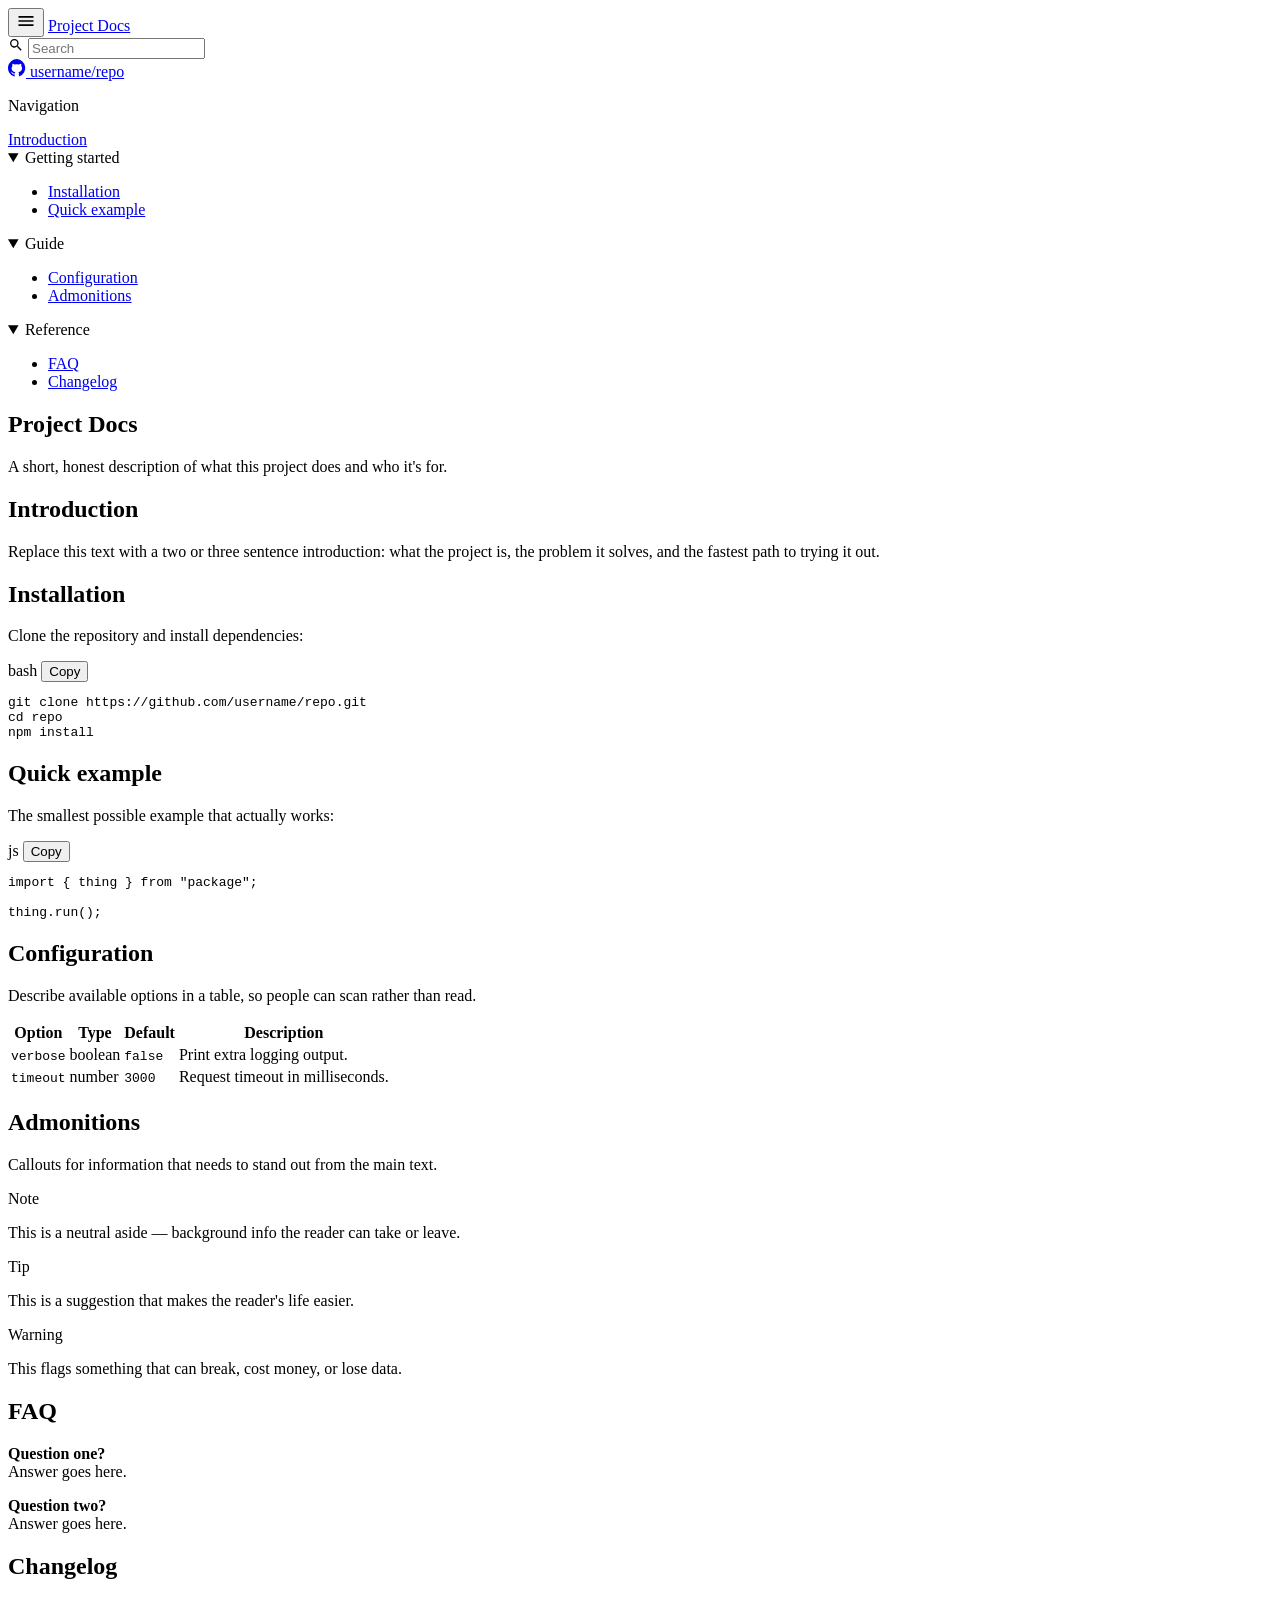
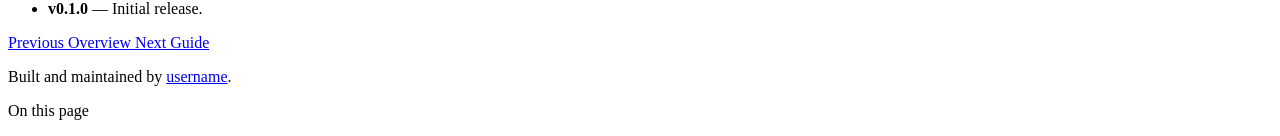
==== index.html @ efabc889 "Create index.html" ====
<!DOCTYPE html>
<html lang="en">
<head>
<meta charset="UTF-8">
<meta name="viewport" content="width=device-width, initial-scale=1.0">
<title>Project Docs</title>
<meta name="description" content="Documentation for my project.">
<link rel="preconnect" href="https://fonts.googleapis.com">
<link href="https://fonts.googleapis.com/css2?family=Roboto:wght@400;500;700&family=Roboto+Mono:wght@400;500&display=swap" rel="stylesheet">
<link rel="stylesheet" href="style.css">
</head>
<body>

<div class="md-drawer-backdrop" id="backdrop"></div>

<header class="md-header">
  <div class="md-header__inner">
    <button class="md-icon-btn" id="drawerToggle" aria-label="Toggle navigation" aria-expanded="false">
      <svg viewBox="0 0 24 24" width="20" height="20"><path fill="currentColor" d="M3 6h18v2H3zm0 5h18v2H3zm0 5h18v2H3z"/></svg>
    </button>
    <a class="md-header__title" href="index.html">
      <span class="md-header__dot"></span>
      Project Docs
    </a>
    <div class="md-header__search">
      <svg viewBox="0 0 24 24" width="16" height="16"><path fill="currentColor" d="M15.5 14h-.79l-.28-.27a6.5 6.5 0 1 0-.7.7l.27.28v.79l5 5L20.49 19l-5-5zm-6 0a4.5 4.5 0 1 1 0-9 4.5 4.5 0 0 1 0 9z"/></svg>
      <input type="search" id="searchInput" placeholder="Search" aria-label="Search documentation">
    </div>
    <a class="md-header__source" href="https://github.com/username/repo" target="_blank" rel="noopener">
      <svg viewBox="0 0 16 16" width="18" height="18"><path fill="currentColor" d="M8 0a8 8 0 0 0-2.53 15.59c.4.07.55-.17.55-.38l-.01-1.49c-2.01.44-2.43-.97-2.43-.97-.33-.83-.81-1.05-.81-1.05-.66-.45.05-.44.05-.44.73.05 1.12.75 1.12.75.65 1.11 1.7.79 2.12.6.07-.48.26-.79.46-.97-1.61-.18-3.3-.8-3.3-3.57 0-.79.28-1.43.75-1.94-.08-.18-.33-.92.07-1.92 0 0 .61-.2 2 .74a6.9 6.9 0 0 1 3.64 0c1.39-.94 2-.74 2-.74.4 1 .15 1.74.07 1.92.47.51.75 1.15.75 1.94 0 2.78-1.7 3.39-3.31 3.57.27.23.5.68.5 1.37l-.01 2.03c0 .21.14.45.55.38A8 8 0 0 0 8 0z"/></svg>
      <span>username/repo</span>
    </a>
  </div>
</header>

<div class="md-container">

  <nav class="md-sidebar md-sidebar--primary" id="primarySidebar">
    <div class="md-sidebar__inner">
      <p class="md-nav__title">Navigation</p>
      <nav class="md-nav">
        <a href="#introduction" class="md-nav__link md-nav__link--top" data-toc>Introduction</a>

        <details class="md-nav__section" open>
          <summary>Getting started</summary>
          <ul class="md-nav__list">
            <li><a href="#installation" class="md-nav__link" data-toc>Installation</a></li>
            <li><a href="#quick-example" class="md-nav__link" data-toc>Quick example</a></li>
          </ul>
        </details>

        <details class="md-nav__section" open>
          <summary>Guide</summary>
          <ul class="md-nav__list">
            <li><a href="#configuration" class="md-nav__link" data-toc>Configuration</a></li>
            <li><a href="#admonitions" class="md-nav__link" data-toc>Admonitions</a></li>
          </ul>
        </details>

        <details class="md-nav__section" open>
          <summary>Reference</summary>
          <ul class="md-nav__list">
            <li><a href="#faq" class="md-nav__link" data-toc>FAQ</a></li>
            <li><a href="#changelog" class="md-nav__link" data-toc>Changelog</a></li>
          </ul>
        </details>
      </nav>
    </div>
  </nav>

  <main class="md-content">
    <article class="md-content__inner">

      <h1>Project Docs</h1>
      <p class="md-subtitle">A short, honest description of what this project does and who it's for.</p>

      <h2 id="introduction">Introduction</h2>
      <p>
        Replace this text with a two or three sentence introduction: what the project
        is, the problem it solves, and the fastest path to trying it out.
      </p>

      <h2 id="installation">Installation</h2>
      <p>Clone the repository and install dependencies:</p>
      <div class="codehilite">
        <div class="codehilite__title">
          <span>bash</span>
          <button class="copy-btn" data-copy>Copy</button>
        </div>
        <pre><code>git clone https://github.com/username/repo.git
cd repo
npm install</code></pre>
      </div>

      <h2 id="quick-example">Quick example</h2>
      <p>The smallest possible example that actually works:</p>
      <div class="codehilite">
        <div class="codehilite__title">
          <span>js</span>
          <button class="copy-btn" data-copy>Copy</button>
        </div>
        <pre><code>import { thing } from "package";

thing.run();</code></pre>
      </div>

      <h2 id="configuration">Configuration</h2>
      <p>Describe available options in a table, so people can scan rather than read.</p>
      <table>
        <thead>
          <tr><th>Option</th><th>Type</th><th>Default</th><th>Description</th></tr>
        </thead>
        <tbody>
          <tr><td><code>verbose</code></td><td>boolean</td><td><code>false</code></td><td>Print extra logging output.</td></tr>
          <tr><td><code>timeout</code></td><td>number</td><td><code>3000</code></td><td>Request timeout in milliseconds.</td></tr>
        </tbody>
      </table>

      <h2 id="admonitions">Admonitions</h2>
      <p>Callouts for information that needs to stand out from the main text.</p>

      <div class="admonition note">
        <p class="admonition-title">Note</p>
        <p>This is a neutral aside — background info the reader can take or leave.</p>
      </div>

      <div class="admonition tip">
        <p class="admonition-title">Tip</p>
        <p>This is a suggestion that makes the reader's life easier.</p>
      </div>

      <div class="admonition warning">
        <p class="admonition-title">Warning</p>
        <p>This flags something that can break, cost money, or lose data.</p>
      </div>

      <h2 id="faq">FAQ</h2>
      <p><strong>Question one?</strong><br>Answer goes here.</p>
      <p><strong>Question two?</strong><br>Answer goes here.</p>

      <h2 id="changelog">Changelog</h2>
      <ul>
        <li><strong>v0.1.0</strong> — Initial release.</li>
      </ul>

      <nav class="md-footer-nav">
        <a class="md-footer-nav__link md-footer-nav__link--prev" href="#">
          <span class="md-footer-nav__label">Previous</span>
          <span>Overview</span>
        </a>
        <a class="md-footer-nav__link md-footer-nav__link--next" href="#">
          <span class="md-footer-nav__label">Next</span>
          <span>Guide</span>
        </a>
      </nav>

      <footer class="md-content__footer">
        <p>Built and maintained by <a href="https://github.com/" target="_blank" rel="noopener">username</a>.</p>
      </footer>

    </article>
  </main>

  <nav class="md-sidebar md-sidebar--secondary" id="tocSidebar">
    <div class="md-sidebar__inner">
      <p class="md-nav__title">On this page</p>
      <ul class="md-nav__list" id="tocList"></ul>
    </div>
  </nav>

</div>

<script src="script.js"></script>
</body>
</html>
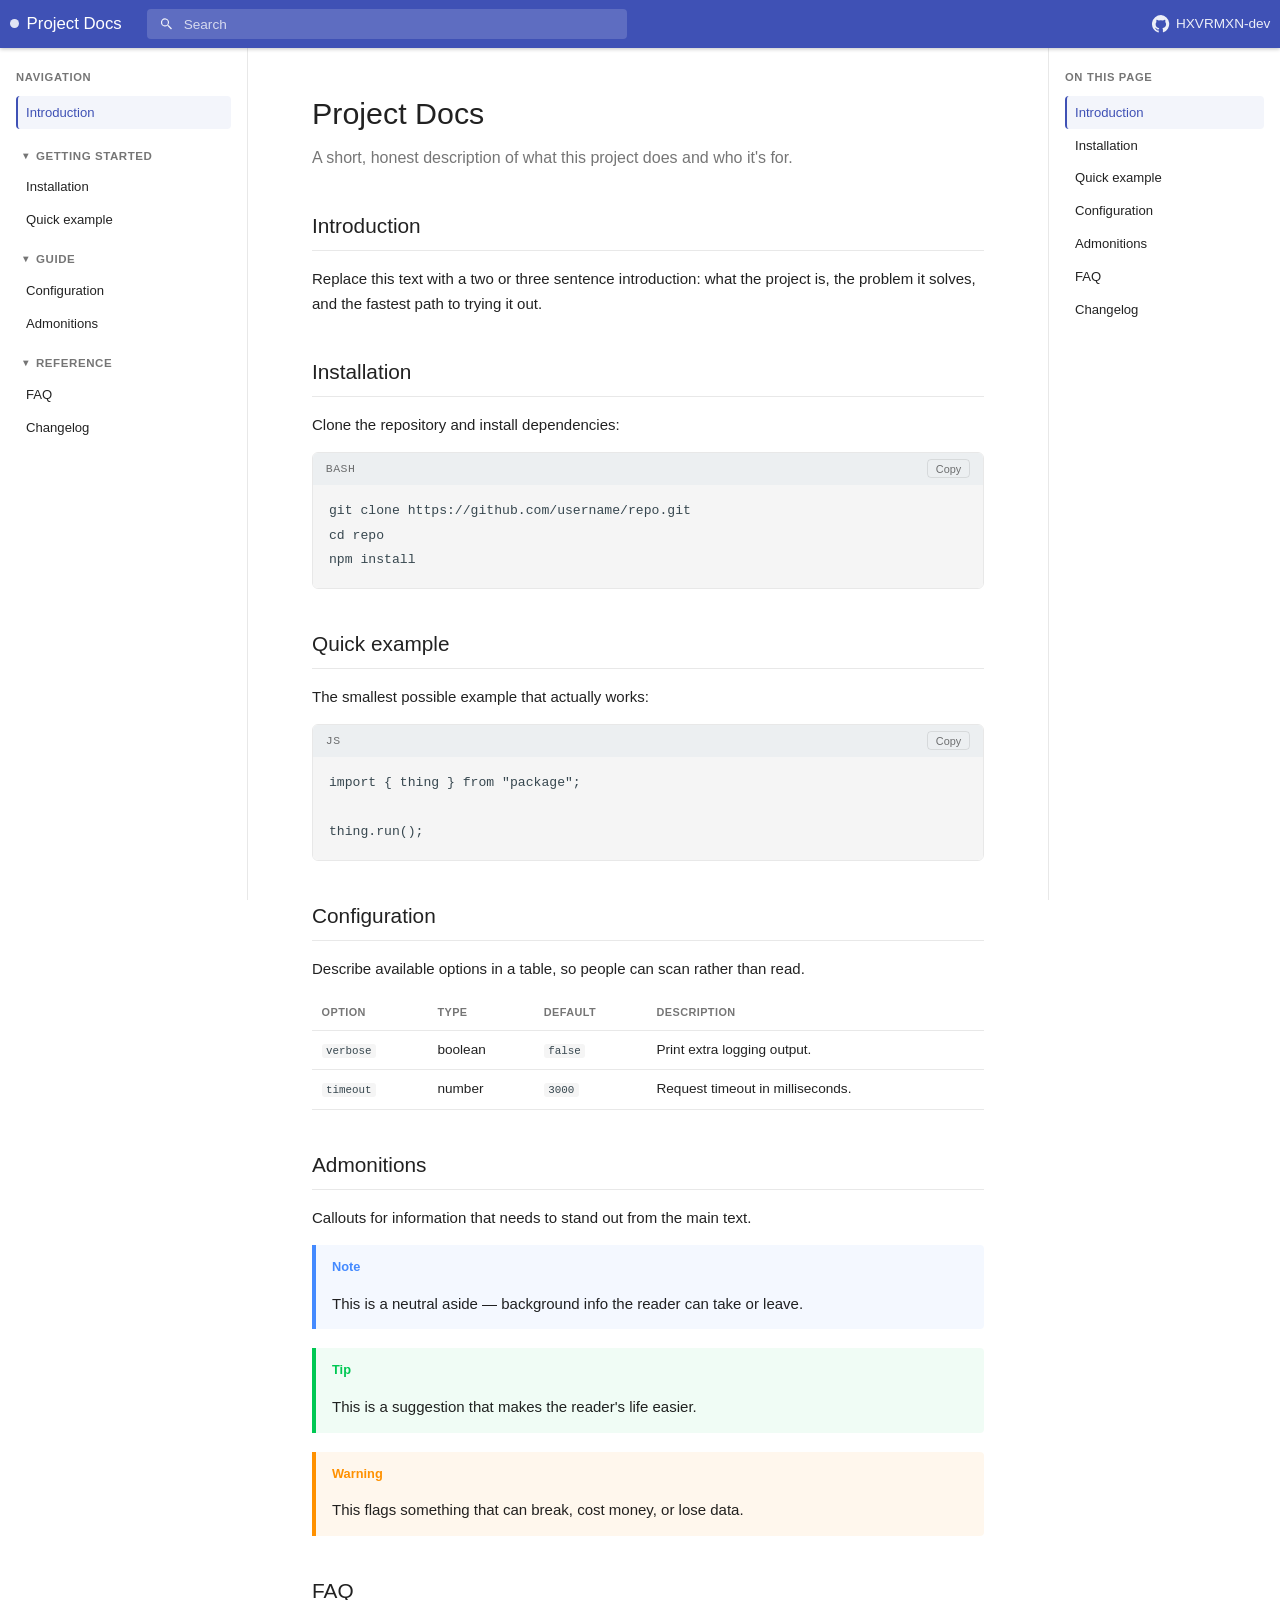
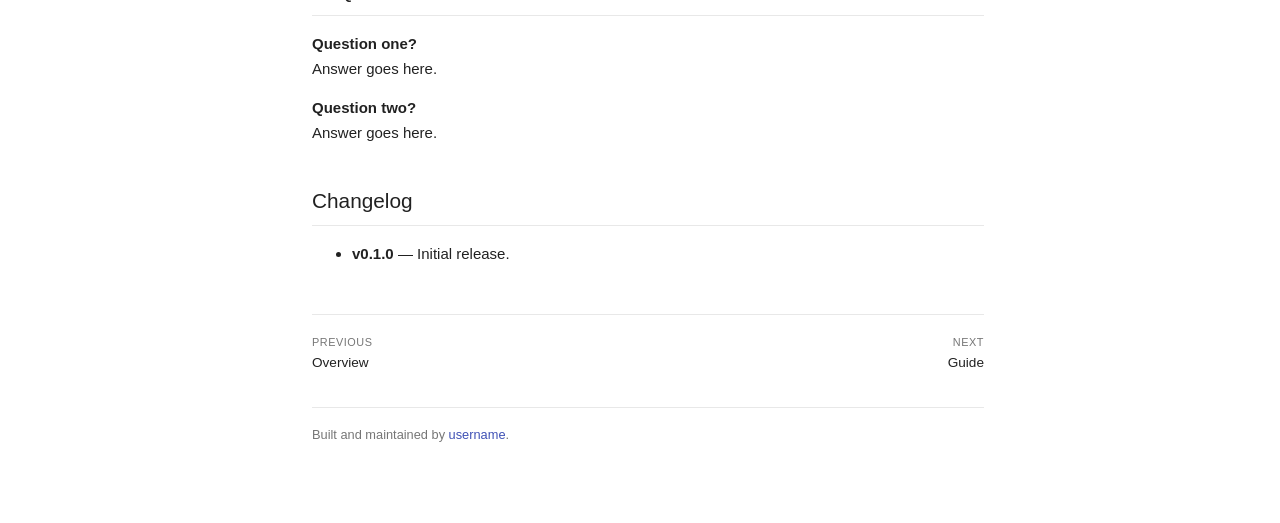
==== commit 633c7c35: "Update index.html" ====
--- a/index.html
+++ b/index.html
@@ -28,7 +28,7 @@
     </div>
     <a class="md-header__source" href="https://github.com/username/repo" target="_blank" rel="noopener">
       <svg viewBox="0 0 16 16" width="18" height="18"><path fill="currentColor" d="M8 0a8 8 0 0 0-2.53 15.59c.4.07.55-.17.55-.38l-.01-1.49c-2.01.44-2.43-.97-2.43-.97-.33-.83-.81-1.05-.81-1.05-.66-.45.05-.44.05-.44.73.05 1.12.75 1.12.75.65 1.11 1.7.79 2.12.6.07-.48.26-.79.46-.97-1.61-.18-3.3-.8-3.3-3.57 0-.79.28-1.43.75-1.94-.08-.18-.33-.92.07-1.92 0 0 .61-.2 2 .74a6.9 6.9 0 0 1 3.64 0c1.39-.94 2-.74 2-.74.4 1 .15 1.74.07 1.92.47.51.75 1.15.75 1.94 0 2.78-1.7 3.39-3.31 3.57.27.23.5.68.5 1.37l-.01 2.03c0 .21.14.45.55.38A8 8 0 0 0 8 0z"/></svg>
-      <span>username/repo</span>
+      <span>HXVRMXN-dev</span>
     </a>
   </div>
 </header>
--- a/style.css
+++ b/style.css
@@ -0,0 +1,433 @@
+
+:root {
+  --md-primary: #3f51b5;
+  --md-primary-dark: #303f9f;
+  --md-accent: #536dfe;
+
+  --bg: #ffffff;
+  --text: rgba(0, 0, 0, 0.87);
+  --text-muted: rgba(0, 0, 0, 0.54);
+  --border: rgba(0, 0, 0, 0.09);
+
+  --code-bg: #f5f5f5;
+  --code-text: #37474f;
+
+  --note-color: #448aff;
+  --tip-color: #00c853;
+  --warning-color: #ff9100;
+
+  --header-height: 3rem;
+  --sidebar-width: 15.5rem;
+  --toc-width: 14.5rem;
+
+  --font-body: "Roboto", -apple-system, BlinkMacSystemFont, "Segoe UI", Helvetica, Arial, sans-serif;
+  --font-mono: "Roboto Mono", ui-monospace, SFMono-Regular, Menlo, Consolas, monospace;
+}
+
+* { box-sizing: border-box; }
+
+html { scroll-behavior: smooth; }
+
+body {
+  margin: 0;
+  font-family: var(--font-body);
+  color: var(--text);
+  background: var(--bg);
+  font-size: 15px;
+  line-height: 1.65;
+}
+
+a { color: var(--md-primary); text-decoration: none; }
+a:hover { color: var(--md-accent); text-decoration: underline; }
+
+a:focus-visible, button:focus-visible, input:focus-visible {
+  outline: 2px solid var(--md-accent);
+  outline-offset: 2px;
+}
+
+/* ---------------------------------------------
+   Header
+--------------------------------------------- */
+.md-header {
+  position: fixed;
+  top: 0; left: 0; right: 0;
+  height: var(--header-height);
+  background: var(--md-primary);
+  color: #fff;
+  z-index: 30;
+  box-shadow: 0 1px 4px rgba(0,0,0,0.24);
+}
+
+.md-header__inner {
+  height: 100%;
+  display: flex;
+  align-items: center;
+  gap: 0.6rem;
+  padding: 0 0.6rem;
+  max-width: 1400px;
+  margin: 0 auto;
+}
+
+.md-icon-btn {
+  display: none;
+  background: none;
+  border: none;
+  color: #fff;
+  padding: 0.4rem;
+  border-radius: 4px;
+  cursor: pointer;
+}
+.md-icon-btn:hover { background: rgba(255,255,255,0.12); }
+
+.md-header__title {
+  display: flex;
+  align-items: center;
+  gap: 0.5rem;
+  color: #fff;
+  font-weight: 500;
+  font-size: 1.05rem;
+  text-decoration: none;
+  white-space: nowrap;
+}
+.md-header__title:hover { text-decoration: none; color: #fff; }
+
+.md-header__dot {
+  width: 9px; height: 9px;
+  border-radius: 50%;
+  background: #fff;
+  opacity: 0.85;
+}
+
+.md-header__search {
+  flex: 1;
+  max-width: 480px;
+  display: flex;
+  align-items: center;
+  gap: 0.5rem;
+  background: rgba(255,255,255,0.16);
+  border-radius: 4px;
+  padding: 0.4rem 0.7rem;
+  margin-left: 1rem;
+  color: rgba(255,255,255,0.9);
+}
+.md-header__search input {
+  background: none;
+  border: none;
+  color: #fff;
+  font-family: var(--font-body);
+  font-size: 0.85rem;
+  width: 100%;
+}
+.md-header__search input::placeholder { color: rgba(255,255,255,0.75); }
+.md-header__search input:focus { outline: none; }
+
+.md-header__source {
+  margin-left: auto;
+  display: flex;
+  align-items: center;
+  gap: 0.4rem;
+  color: #fff;
+  font-size: 0.85rem;
+  opacity: 0.9;
+  white-space: nowrap;
+}
+.md-header__source:hover { opacity: 1; text-decoration: none; color: #fff; }
+
+/* ---------------------------------------------
+   Container / sidebars
+--------------------------------------------- */
+.md-container {
+  display: flex;
+  max-width: 1400px;
+  margin: 0 auto;
+  padding-top: var(--header-height);
+}
+
+.md-sidebar {
+  width: var(--sidebar-width);
+  flex-shrink: 0;
+  position: sticky;
+  top: var(--header-height);
+  height: calc(100vh - var(--header-height));
+  overflow-y: auto;
+}
+
+.md-sidebar--primary { border-right: 1px solid var(--border); }
+.md-sidebar--secondary {
+  width: var(--toc-width);
+  border-left: 1px solid var(--border);
+}
+
+.md-sidebar__inner { padding: 1.25rem 1rem; }
+
+.md-nav__title {
+  font-size: 0.7rem;
+  text-transform: uppercase;
+  letter-spacing: 0.06em;
+  color: var(--text-muted);
+  font-weight: 700;
+  margin: 0 0 0.6rem;
+}
+
+.md-nav__link {
+  display: block;
+  padding: 0.35rem 0.5rem;
+  border-radius: 4px;
+  color: var(--text);
+  font-size: 0.82rem;
+  border-left: 2px solid transparent;
+}
+.md-nav__link:hover {
+  background: rgba(63, 81, 181, 0.06);
+  color: var(--md-primary);
+  text-decoration: none;
+}
+.md-nav__link--top { font-weight: 500; margin-bottom: 0.6rem; }
+
+.md-nav__link--active {
+  color: var(--md-primary);
+  border-left-color: var(--md-primary);
+  background: rgba(63, 81, 181, 0.06);
+  font-weight: 500;
+}
+
+.md-nav__section { border: none; margin-bottom: 0.4rem; }
+.md-nav__section summary {
+  cursor: pointer;
+  font-size: 0.72rem;
+  text-transform: uppercase;
+  letter-spacing: 0.05em;
+  color: var(--text-muted);
+  font-weight: 700;
+  padding: 0.5rem 0.5rem 0.3rem;
+  list-style: none;
+}
+.md-nav__section summary::-webkit-details-marker { display: none; }
+.md-nav__section summary::before {
+  content: "▸";
+  display: inline-block;
+  margin-right: 0.4rem;
+  transition: transform 0.15s ease;
+  font-size: 0.65rem;
+}
+.md-nav__section[open] summary::before { transform: rotate(90deg); }
+
+.md-nav__list { list-style: none; margin: 0; padding: 0; }
+
+/* Secondary (TOC) sidebar links are plain, no left border style */
+.md-sidebar--secondary .md-nav__link { border-left-color: transparent; }
+.md-sidebar--secondary .md-nav__link--active {
+  color: var(--md-primary);
+  border-left-color: var(--md-primary);
+}
+
+/* ---------------------------------------------
+   Content
+--------------------------------------------- */
+.md-content { flex: 1; min-width: 0; }
+.md-content__inner {
+  max-width: 46rem;
+  margin: 0 auto;
+  padding: 2.5rem 2rem 4rem;
+}
+
+.md-content__inner h1 {
+  font-size: 1.9rem;
+  font-weight: 500;
+  margin: 0 0 0.4rem;
+}
+
+.md-subtitle { color: var(--text-muted); font-size: 1rem; margin: 0 0 1.5rem; }
+
+.md-content__inner h2 {
+  font-size: 1.3rem;
+  font-weight: 500;
+  margin: 2.4rem 0 1rem;
+  padding-bottom: 0.4rem;
+  border-bottom: 1px solid var(--border);
+  scroll-margin-top: calc(var(--header-height) + 1rem);
+}
+
+.md-content__inner p { margin: 0 0 0.9rem; }
+
+/* ---------------------------------------------
+   Code
+--------------------------------------------- */
+code {
+  font-family: var(--font-mono);
+  font-size: 0.8em;
+  background: var(--code-bg);
+  color: var(--code-text);
+  padding: 0.1em 0.4em;
+  border-radius: 3px;
+}
+
+.codehilite {
+  border-radius: 6px;
+  overflow: hidden;
+  border: 1px solid var(--border);
+  margin: 0 0 1.2rem;
+}
+
+.codehilite__title {
+  display: flex;
+  align-items: center;
+  justify-content: space-between;
+  background: #eceff1;
+  color: var(--text-muted);
+  font-size: 0.72rem;
+  font-family: var(--font-mono);
+  text-transform: uppercase;
+  letter-spacing: 0.04em;
+  padding: 0.4rem 0.8rem;
+}
+
+.copy-btn {
+  background: none;
+  border: 1px solid var(--border);
+  border-radius: 4px;
+  color: var(--text-muted);
+  font-size: 0.68rem;
+  padding: 0.15rem 0.5rem;
+  cursor: pointer;
+  text-transform: none;
+  letter-spacing: normal;
+  font-family: var(--font-body);
+}
+.copy-btn:hover { color: var(--md-primary); border-color: var(--md-primary); }
+
+.codehilite pre {
+  margin: 0;
+  padding: 0.9rem 1rem;
+  background: var(--code-bg);
+  overflow-x: auto;
+}
+.codehilite pre code {
+  background: none;
+  color: var(--code-text);
+  padding: 0;
+  font-size: 0.82rem;
+}
+
+/* ---------------------------------------------
+   Table
+--------------------------------------------- */
+table {
+  width: 100%;
+  border-collapse: collapse;
+  font-size: 0.85rem;
+  margin: 0 0 1.2rem;
+}
+th, td { text-align: left; padding: 0.5rem 0.6rem; border-bottom: 1px solid var(--border); }
+th {
+  color: var(--text-muted);
+  font-weight: 700;
+  font-size: 0.68rem;
+  text-transform: uppercase;
+  letter-spacing: 0.04em;
+}
+
+/* ---------------------------------------------
+   Admonitions
+--------------------------------------------- */
+.admonition {
+  border-left: 4px solid var(--note-color);
+  background: rgba(68, 138, 255, 0.06);
+  border-radius: 0 4px 4px 0;
+  padding: 0.7rem 1rem 0.8rem;
+  margin: 0 0 1.2rem;
+}
+.admonition-title {
+  margin: 0 0 0.3rem;
+  font-weight: 700;
+  font-size: 0.8rem;
+  color: var(--note-color);
+}
+.admonition p:last-child { margin-bottom: 0; }
+
+.admonition.tip { border-left-color: var(--tip-color); background: rgba(0, 200, 83, 0.06); }
+.admonition.tip .admonition-title { color: var(--tip-color); }
+
+.admonition.warning { border-left-color: var(--warning-color); background: rgba(255, 145, 0, 0.07); }
+.admonition.warning .admonition-title { color: var(--warning-color); }
+
+/* ---------------------------------------------
+   Footer nav
+--------------------------------------------- */
+.md-footer-nav {
+  display: flex;
+  justify-content: space-between;
+  gap: 1rem;
+  margin-top: 3rem;
+  border-top: 1px solid var(--border);
+  padding-top: 1.2rem;
+}
+.md-footer-nav__link {
+  display: flex;
+  flex-direction: column;
+  font-size: 0.85rem;
+  color: var(--text);
+  max-width: 48%;
+}
+.md-footer-nav__link:hover { text-decoration: none; color: var(--md-primary); }
+.md-footer-nav__link--next { text-align: right; align-items: flex-end; }
+.md-footer-nav__label {
+  font-size: 0.68rem;
+  text-transform: uppercase;
+  letter-spacing: 0.05em;
+  color: var(--text-muted);
+}
+
+.md-content__footer {
+  margin-top: 2rem;
+  padding-top: 1rem;
+  border-top: 1px solid var(--border);
+  color: var(--text-muted);
+  font-size: 0.8rem;
+}
+
+/* ---------------------------------------------
+   Mobile
+--------------------------------------------- */
+.md-drawer-backdrop {
+  display: none;
+  position: fixed;
+  inset: 0;
+  background: rgba(0,0,0,0.4);
+  z-index: 24;
+}
+
+@media (max-width: 76.25em) {
+  .md-sidebar--secondary { display: none; }
+}
+
+@media (max-width: 59.9375em) {
+  .md-icon-btn { display: inline-flex; align-items: center; }
+  .md-header__search { display: none; }
+
+  .md-sidebar--primary {
+    position: fixed;
+    top: 0;
+    left: 0;
+    height: 100vh;
+    background: var(--bg);
+    z-index: 25;
+    transform: translateX(-100%);
+    transition: transform 0.2s ease;
+    box-shadow: 2px 0 10px rgba(0,0,0,0.15);
+    padding-top: var(--header-height);
+  }
+  .md-sidebar--primary.open { transform: translateX(0); }
+
+  .md-drawer-backdrop.open { display: block; }
+
+  .md-content__inner { padding: 2rem 1.25rem 3rem; }
+}
+
+/* ---------------------------------------------
+   Reduced motion
+--------------------------------------------- */
+@media (prefers-reduced-motion: reduce) {
+  html { scroll-behavior: auto; }
+  .md-sidebar--primary, .md-nav__section summary::before { transition: none; }
+}
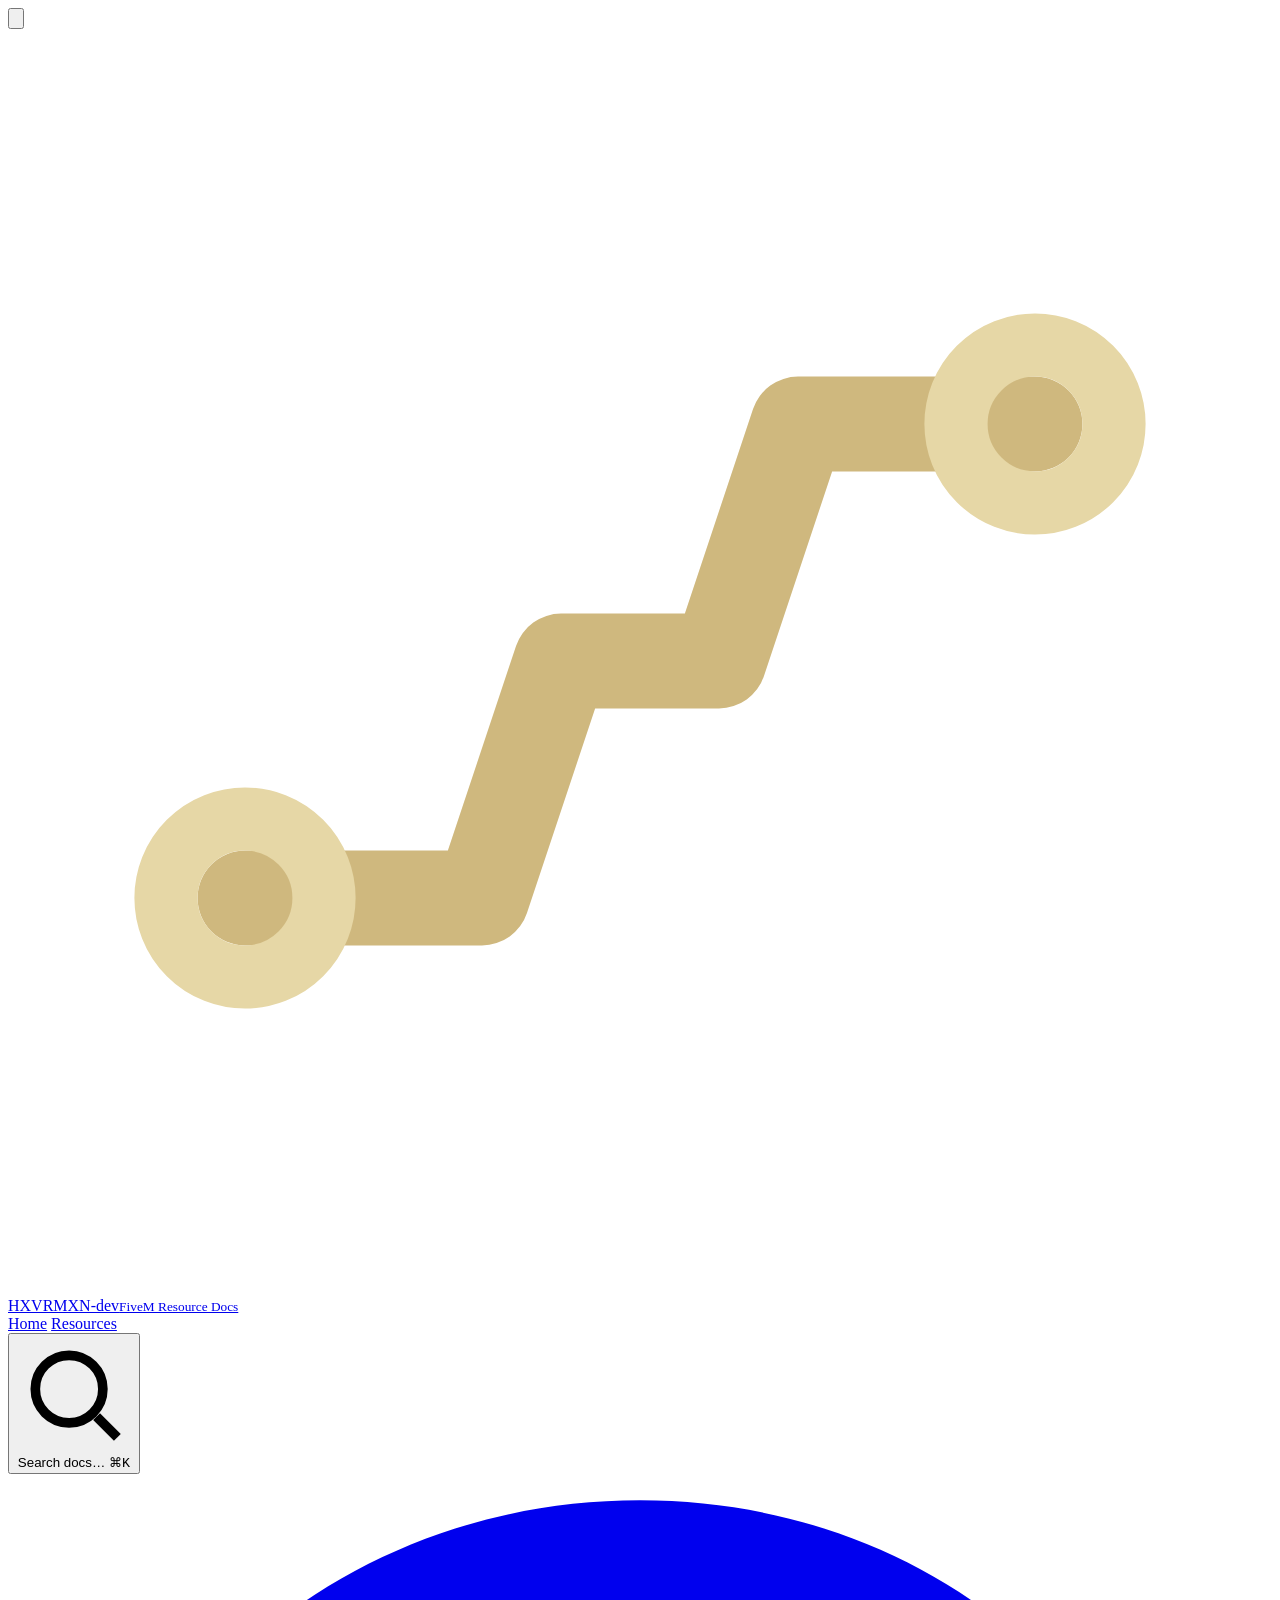
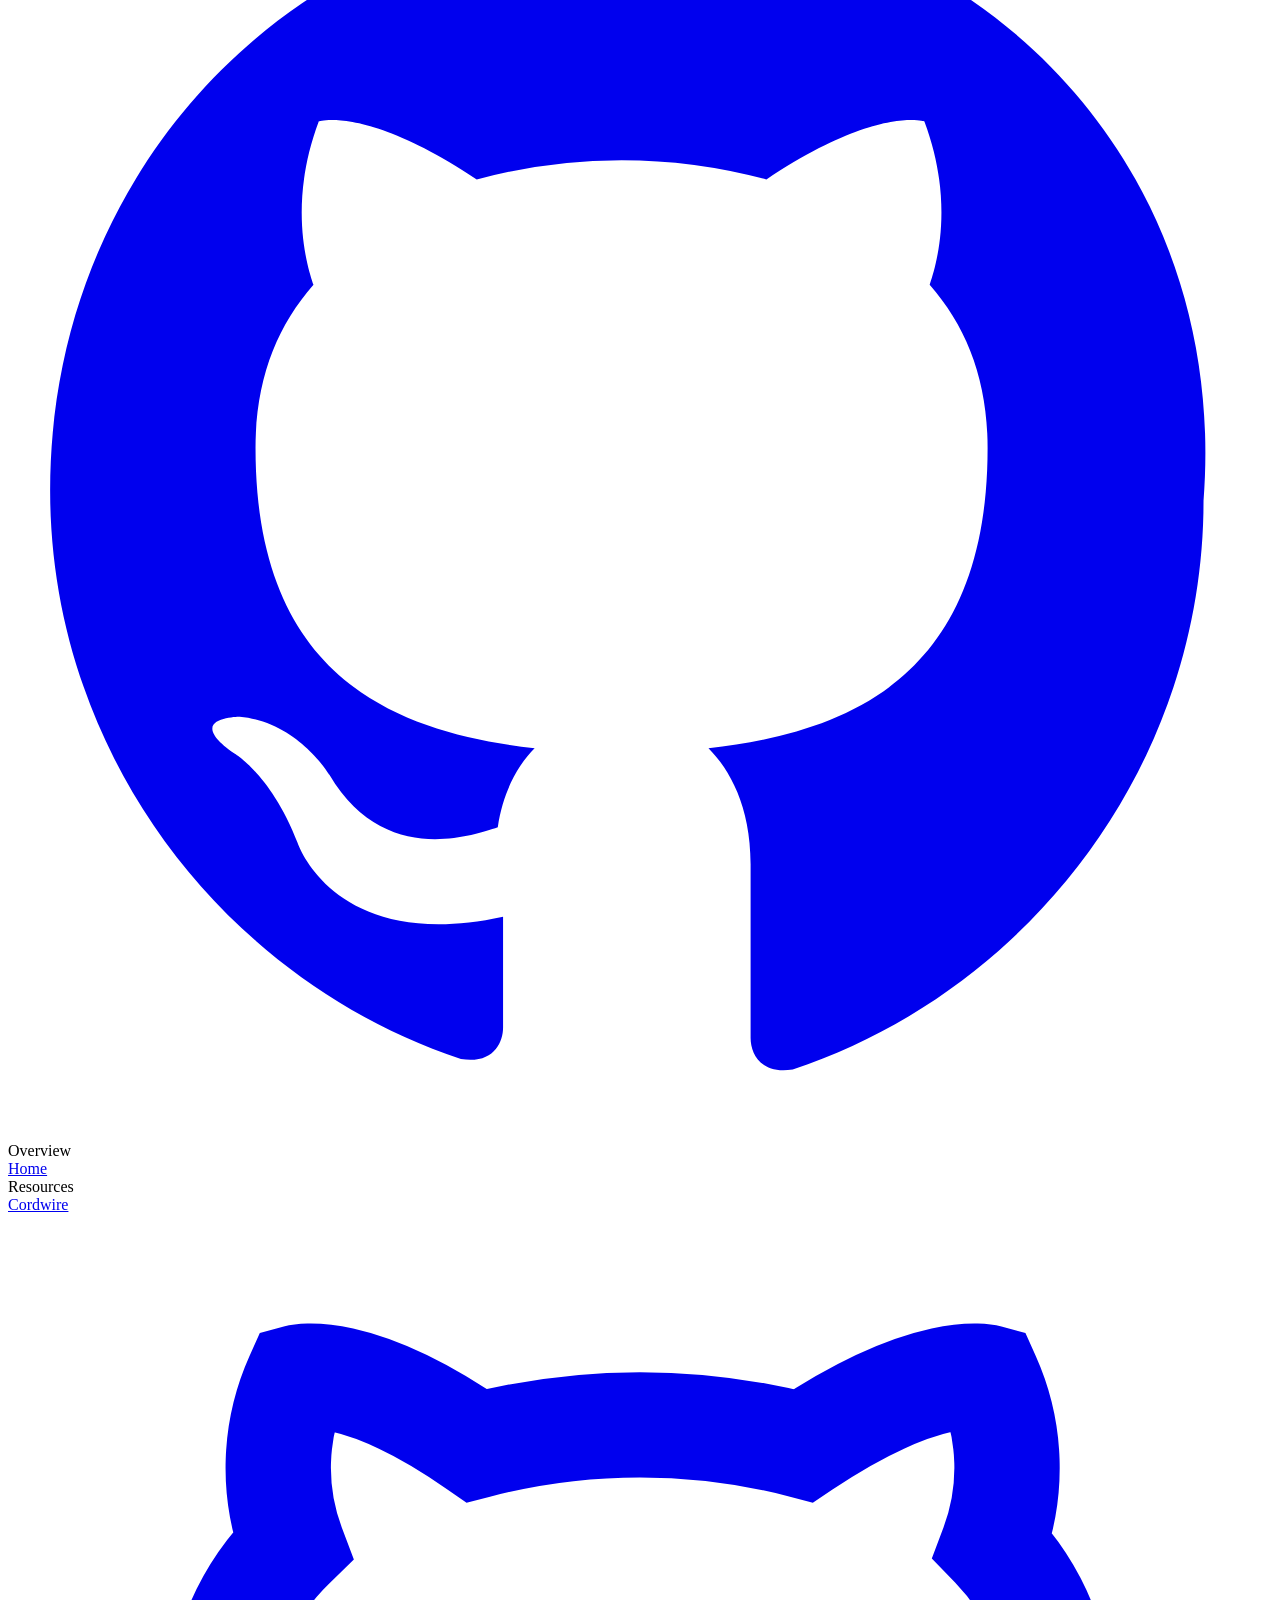
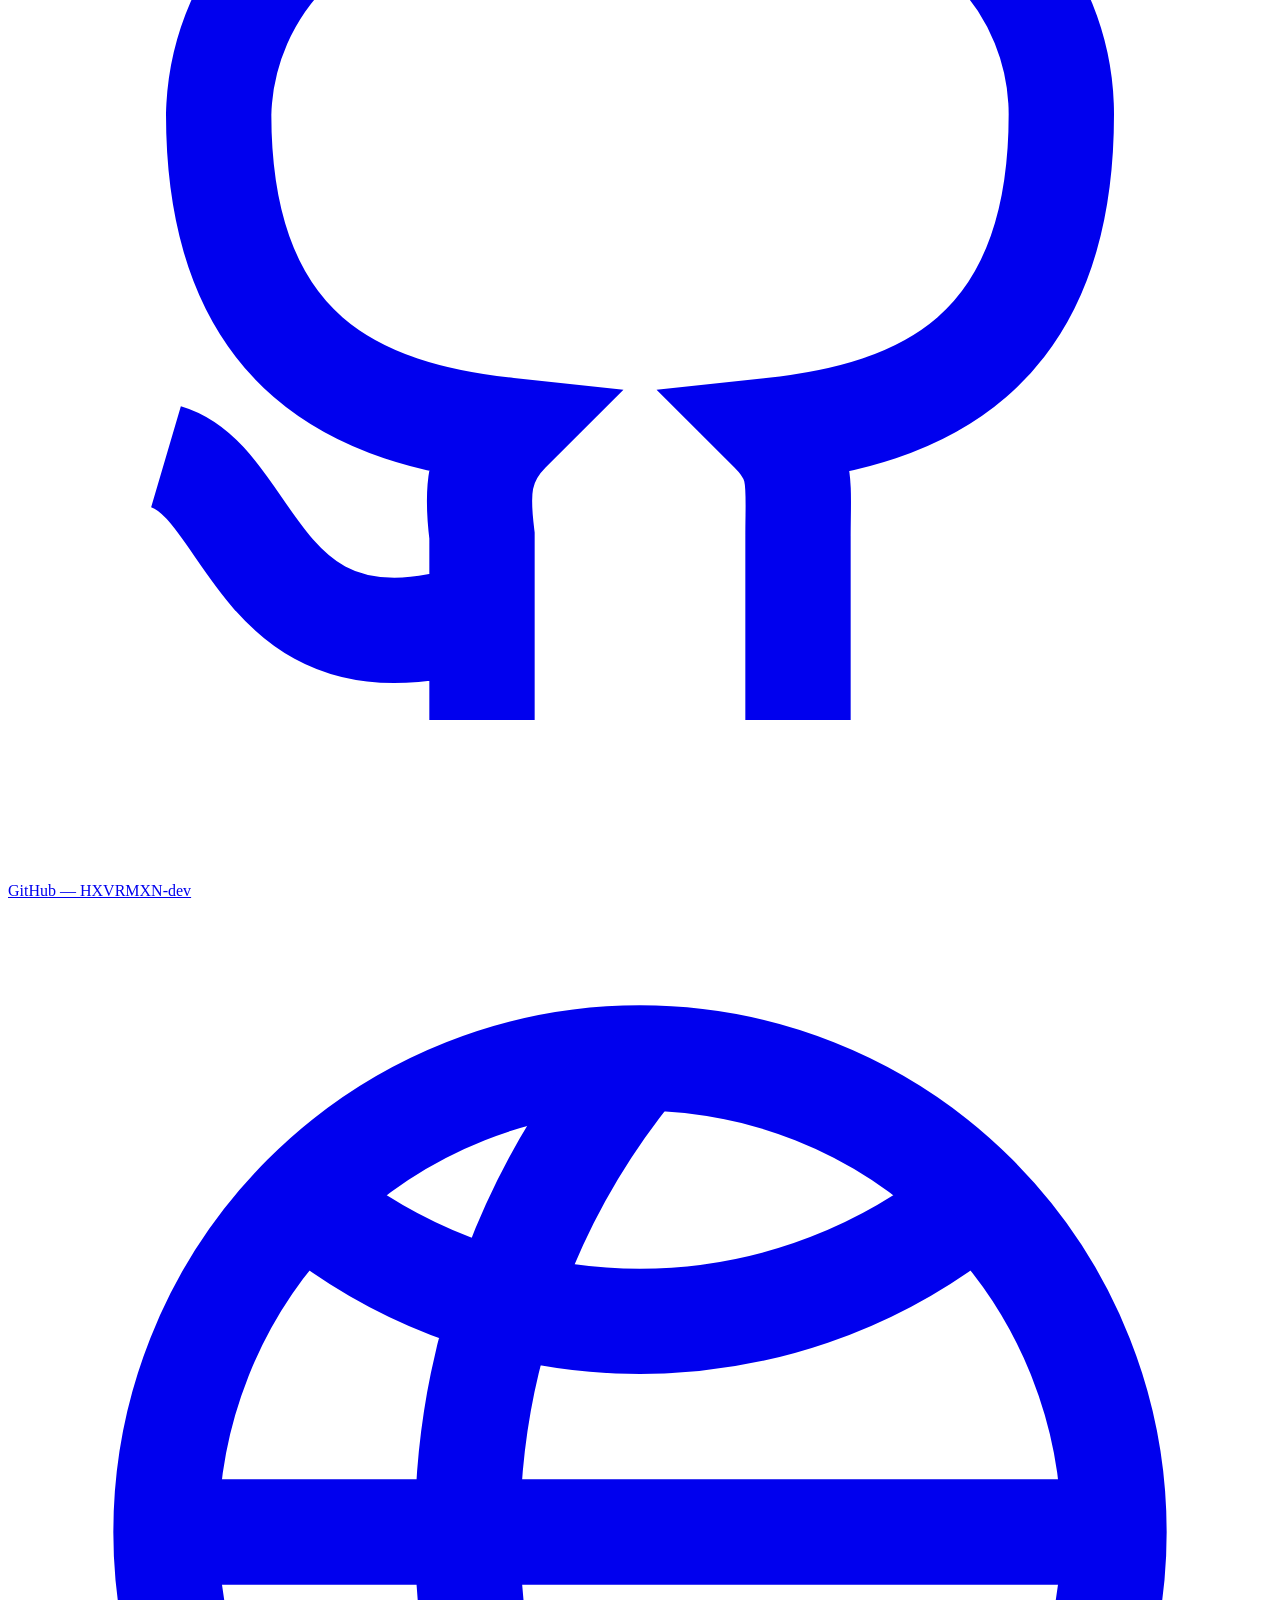
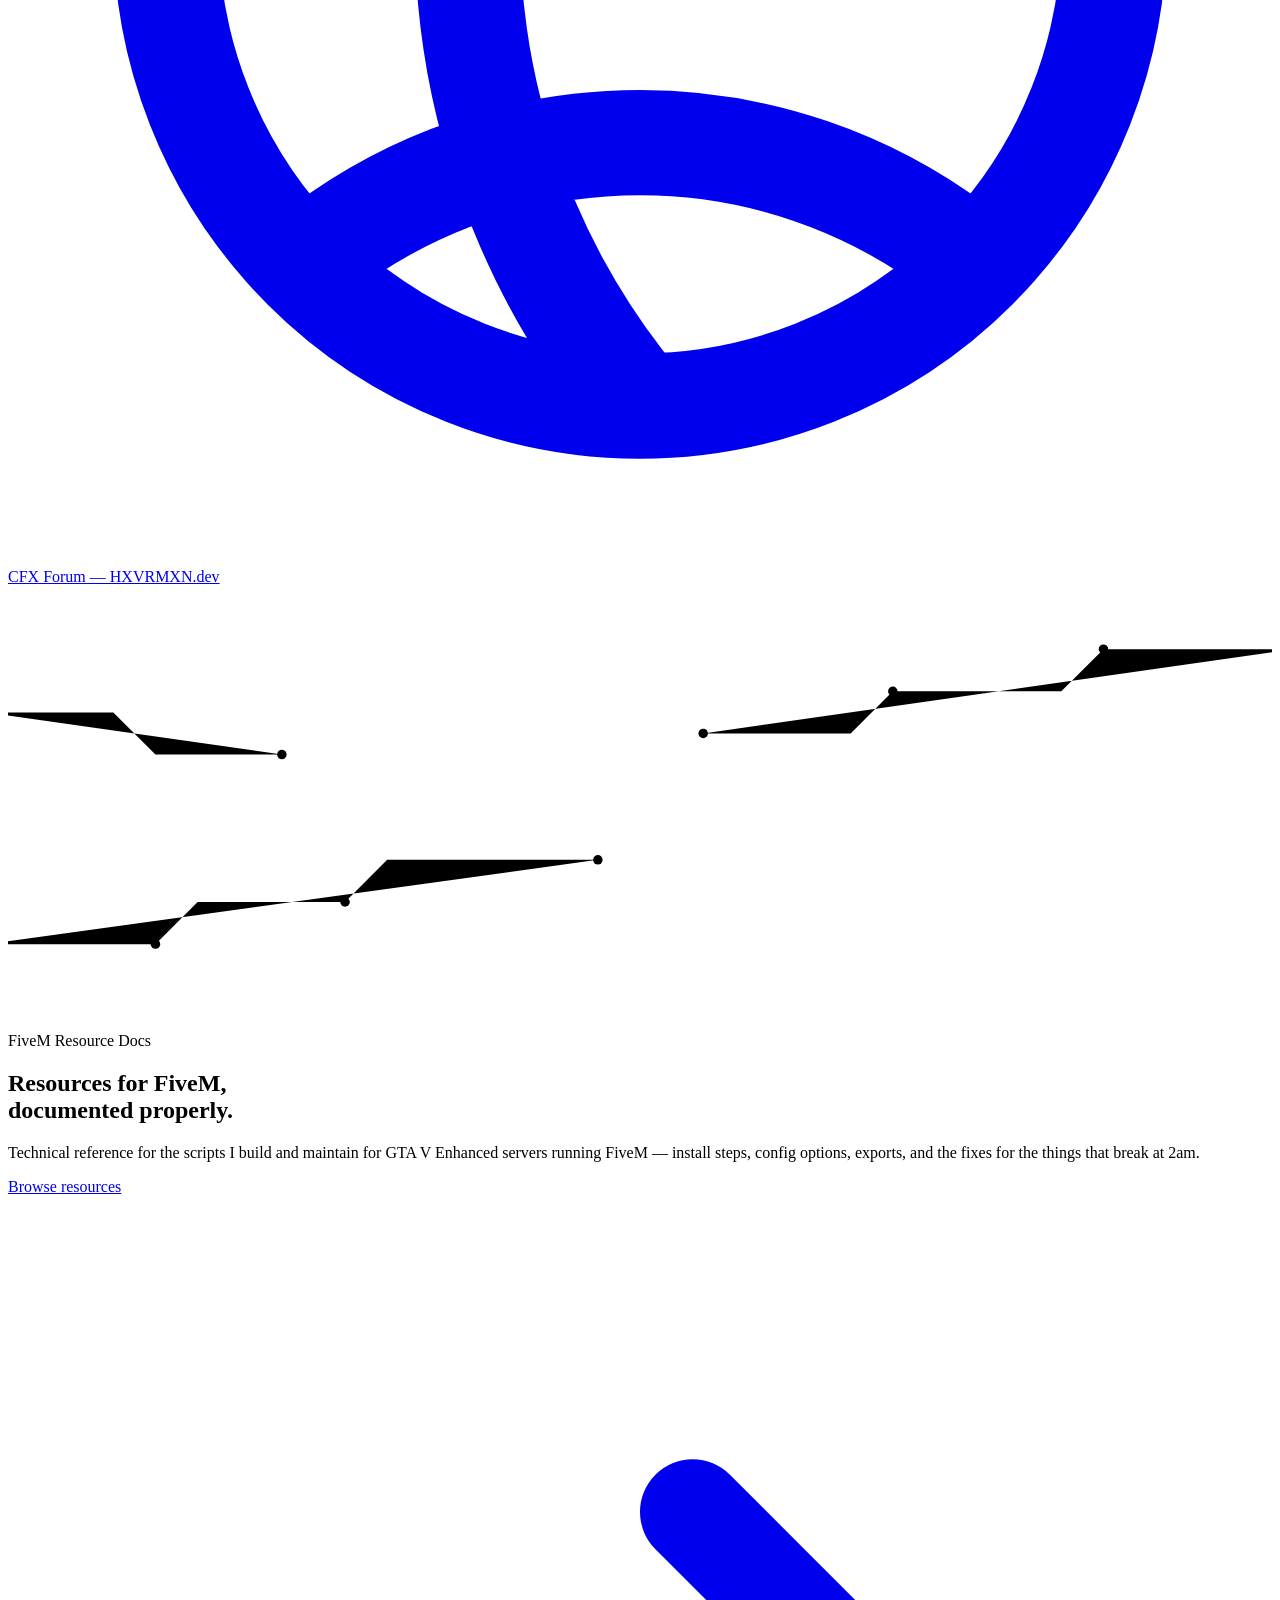
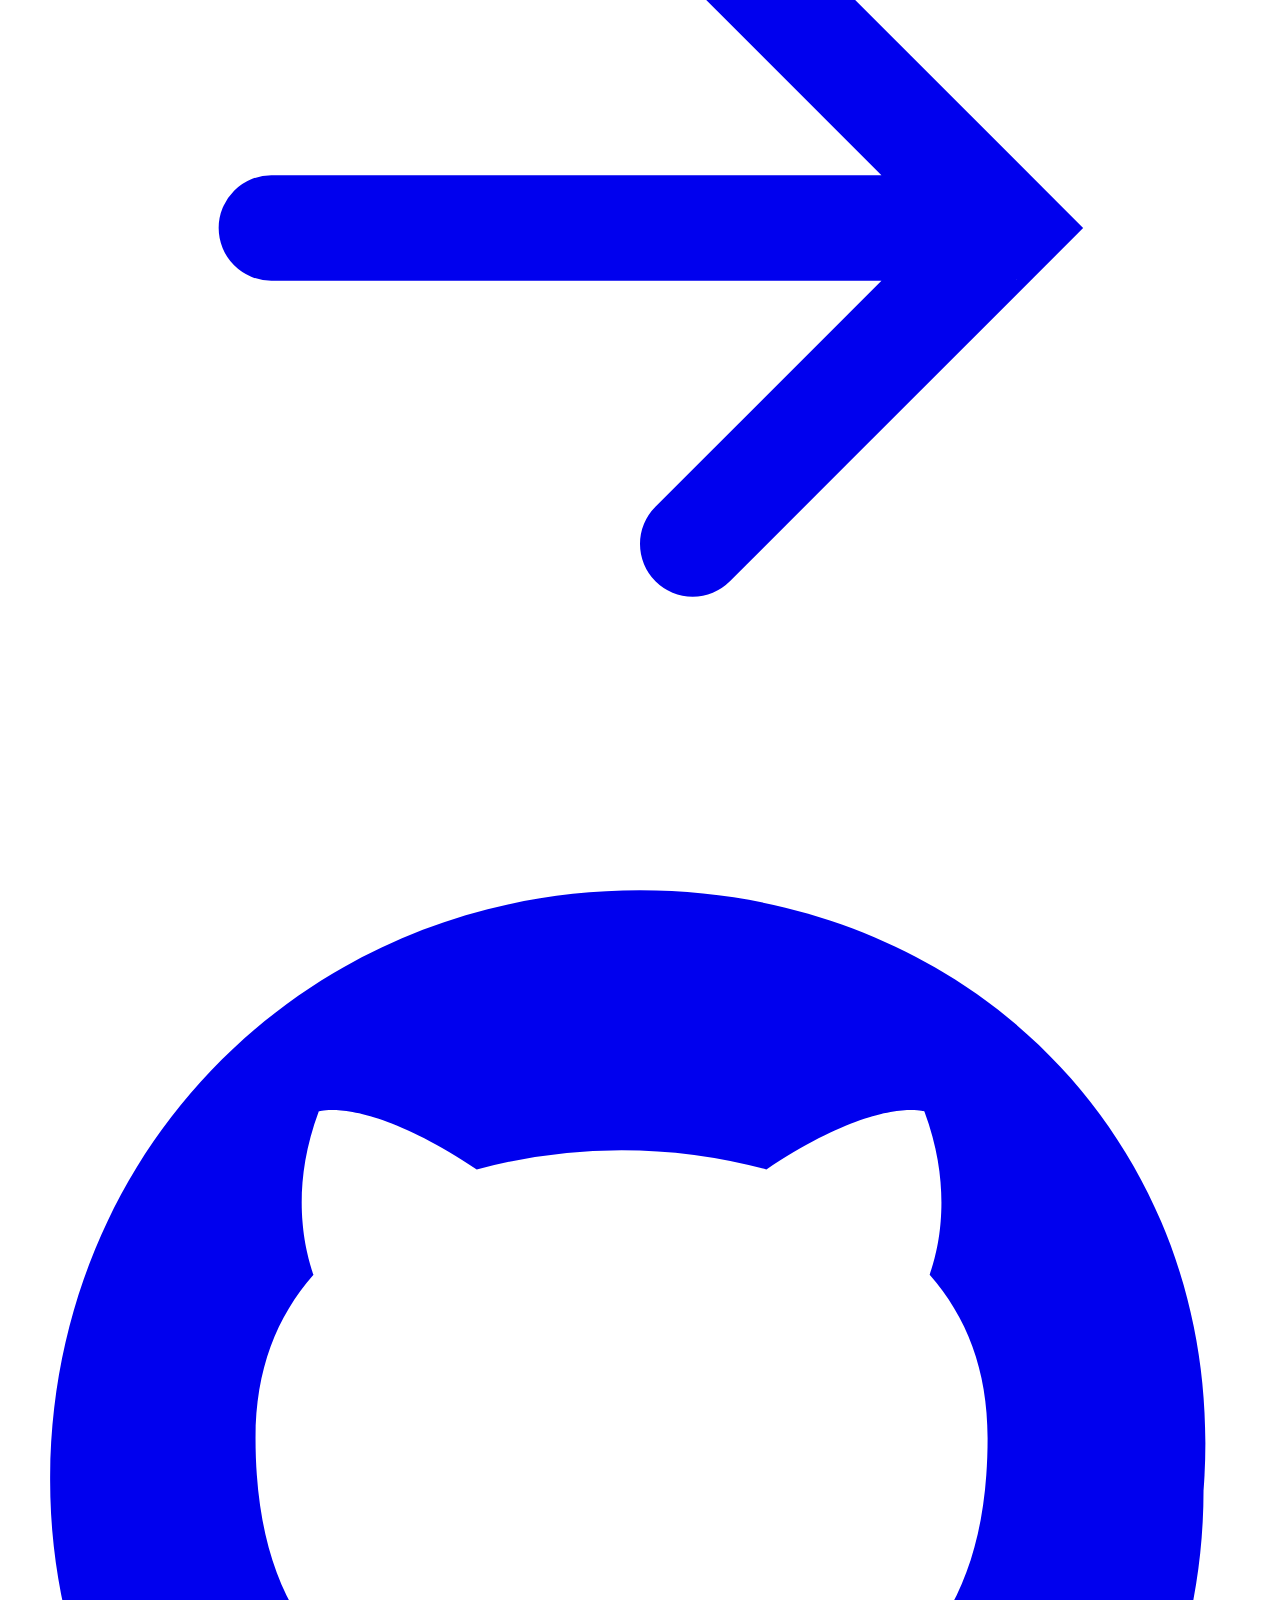
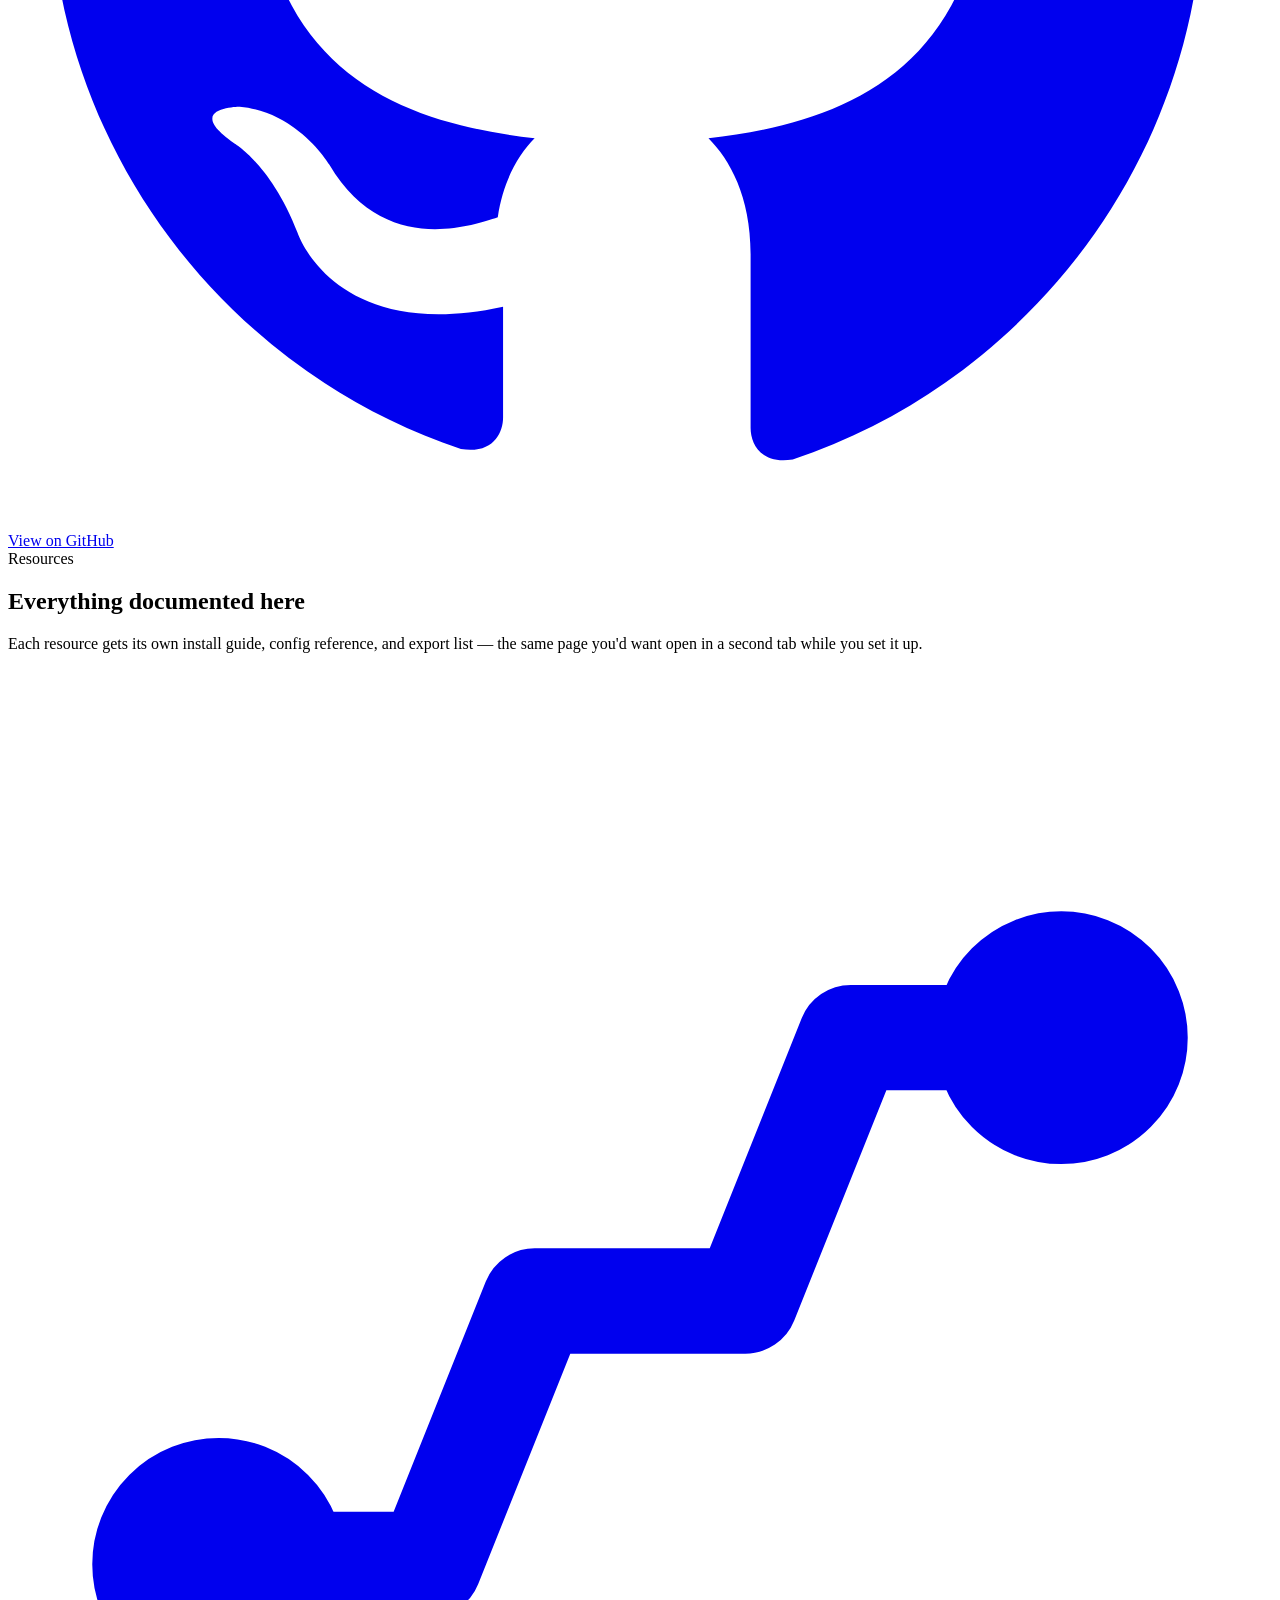
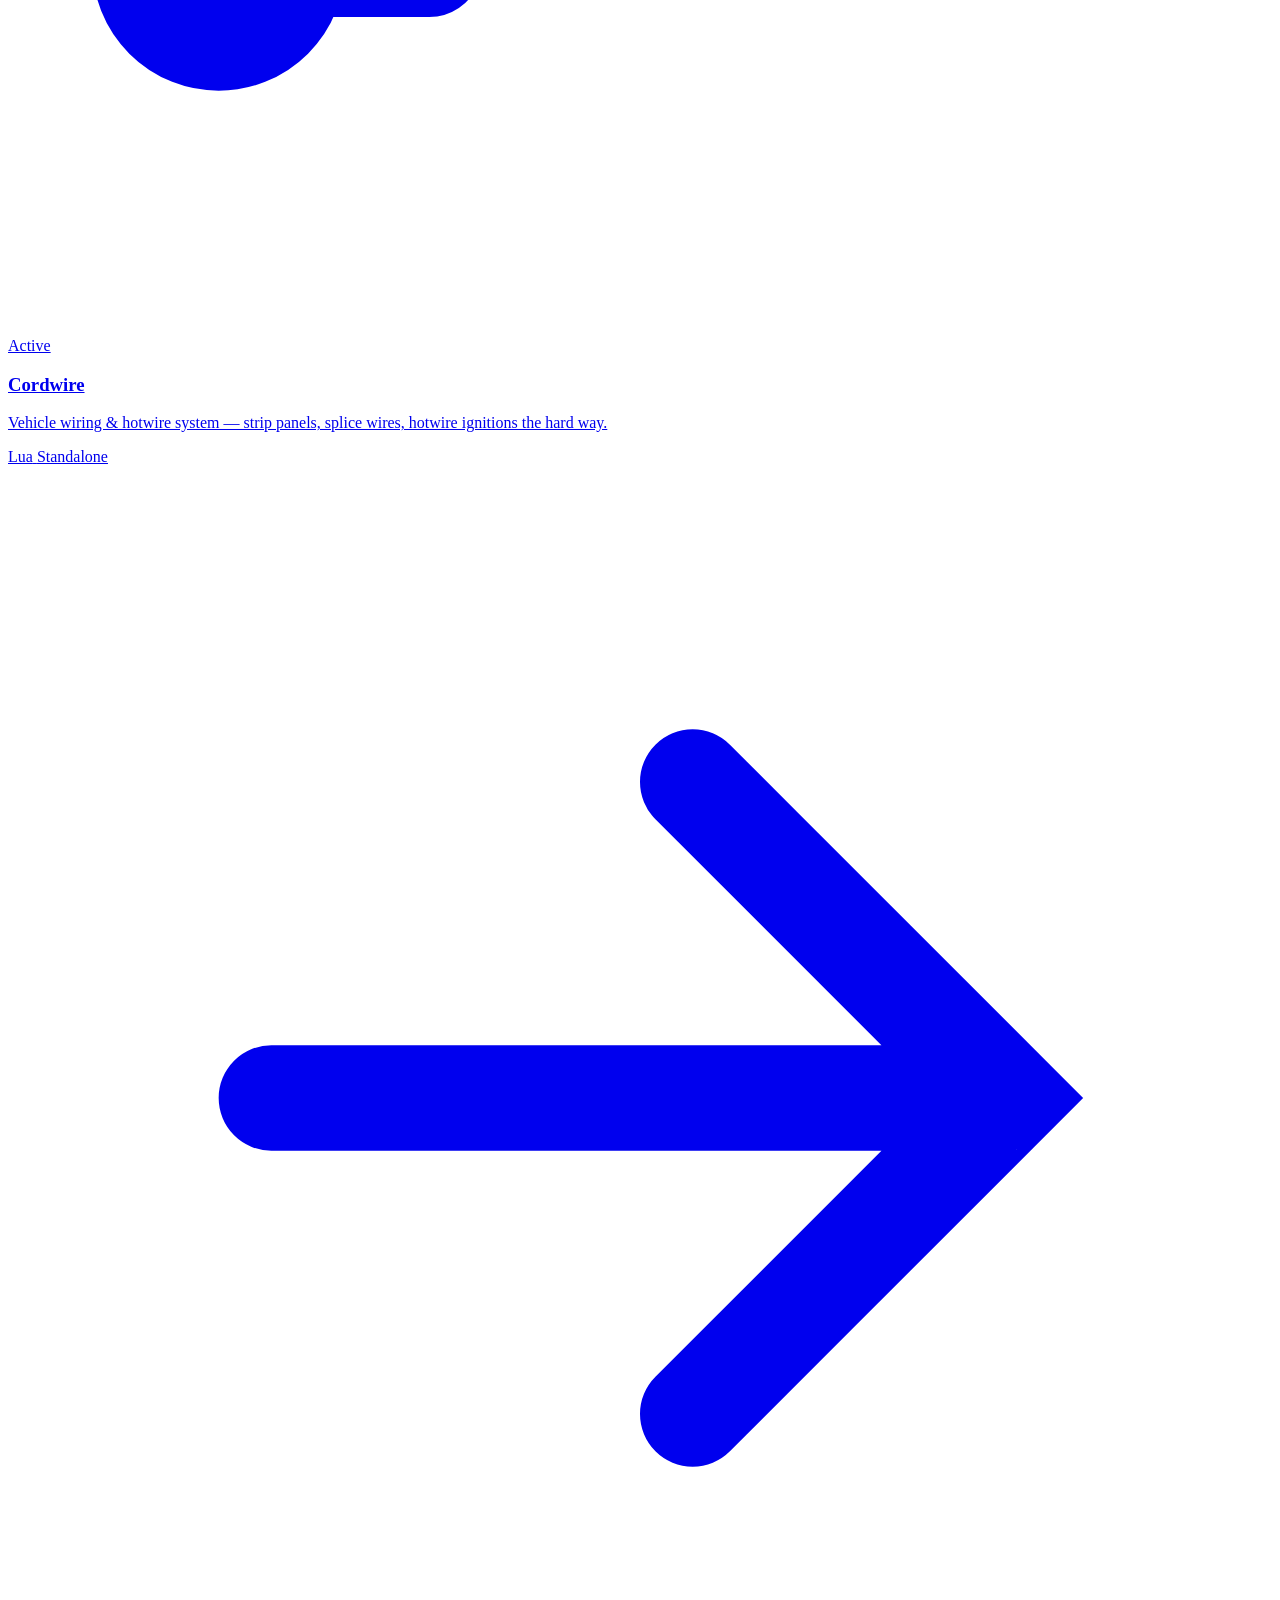
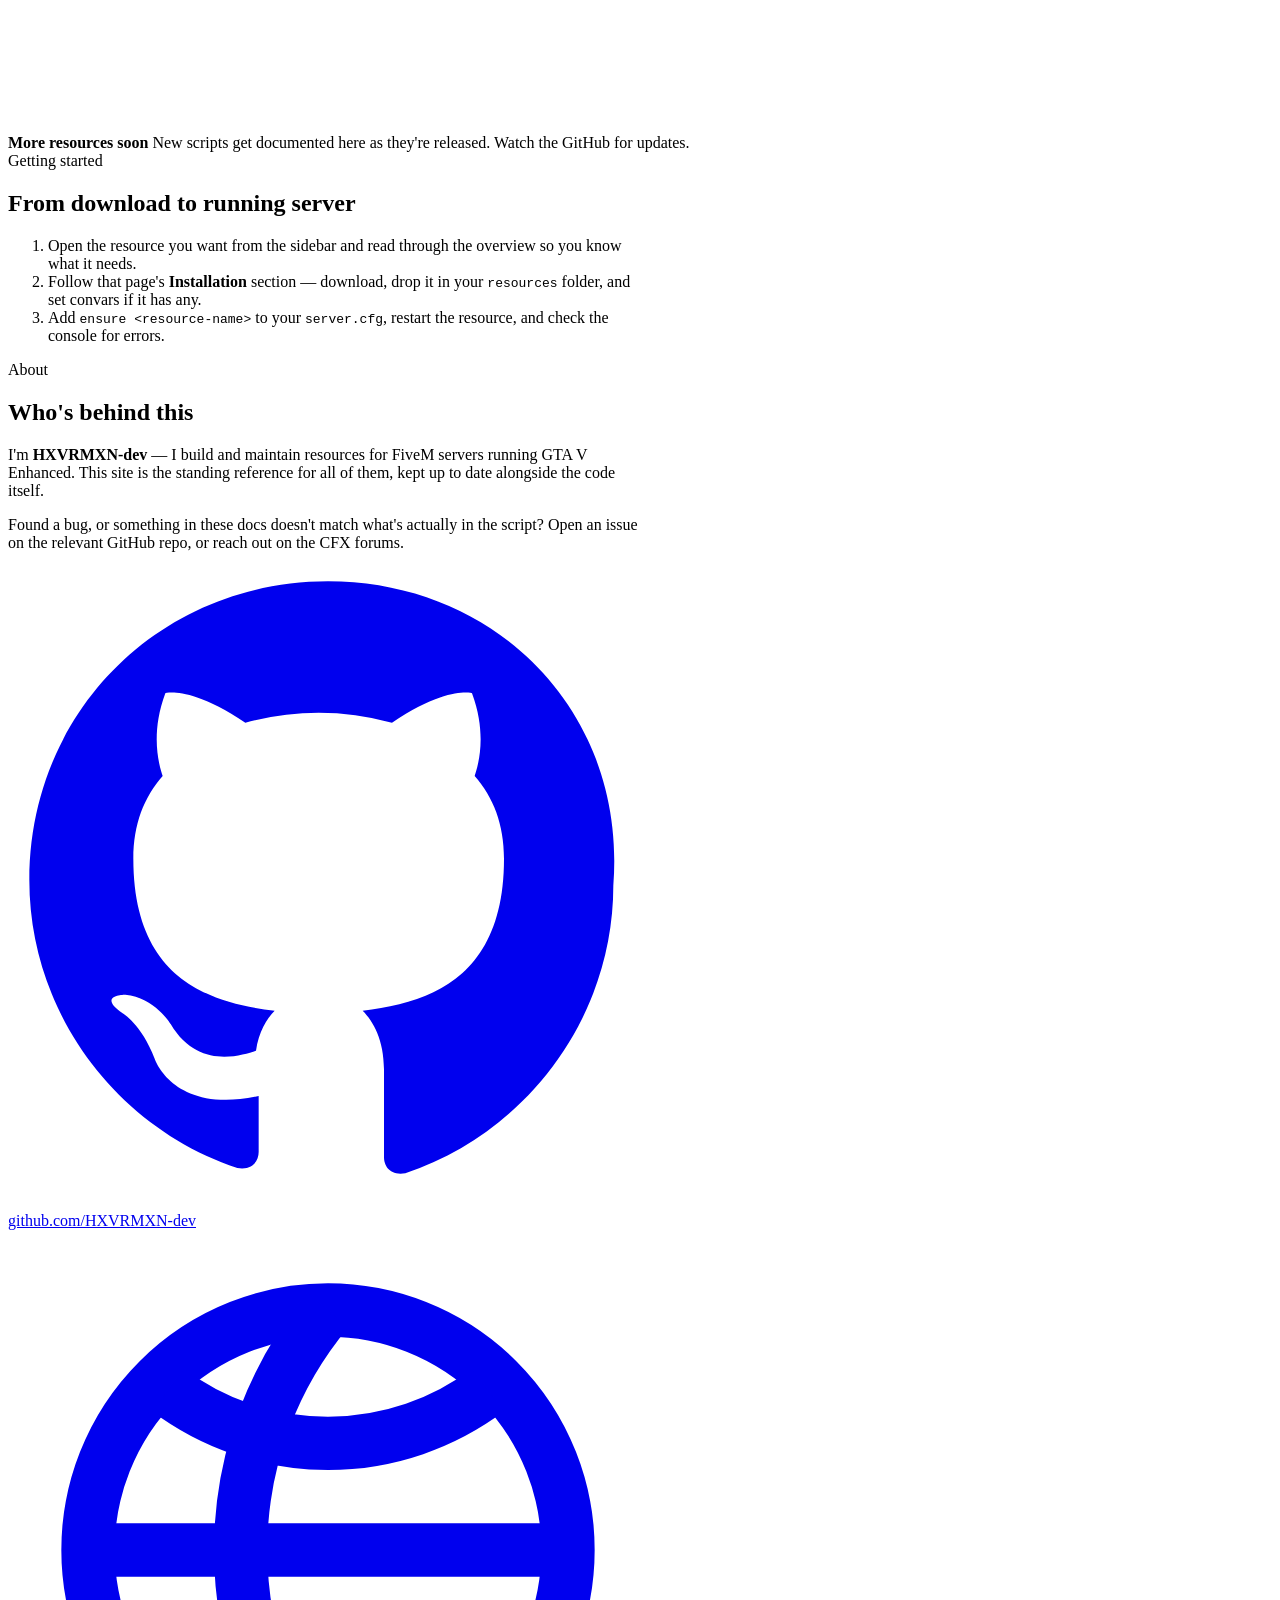
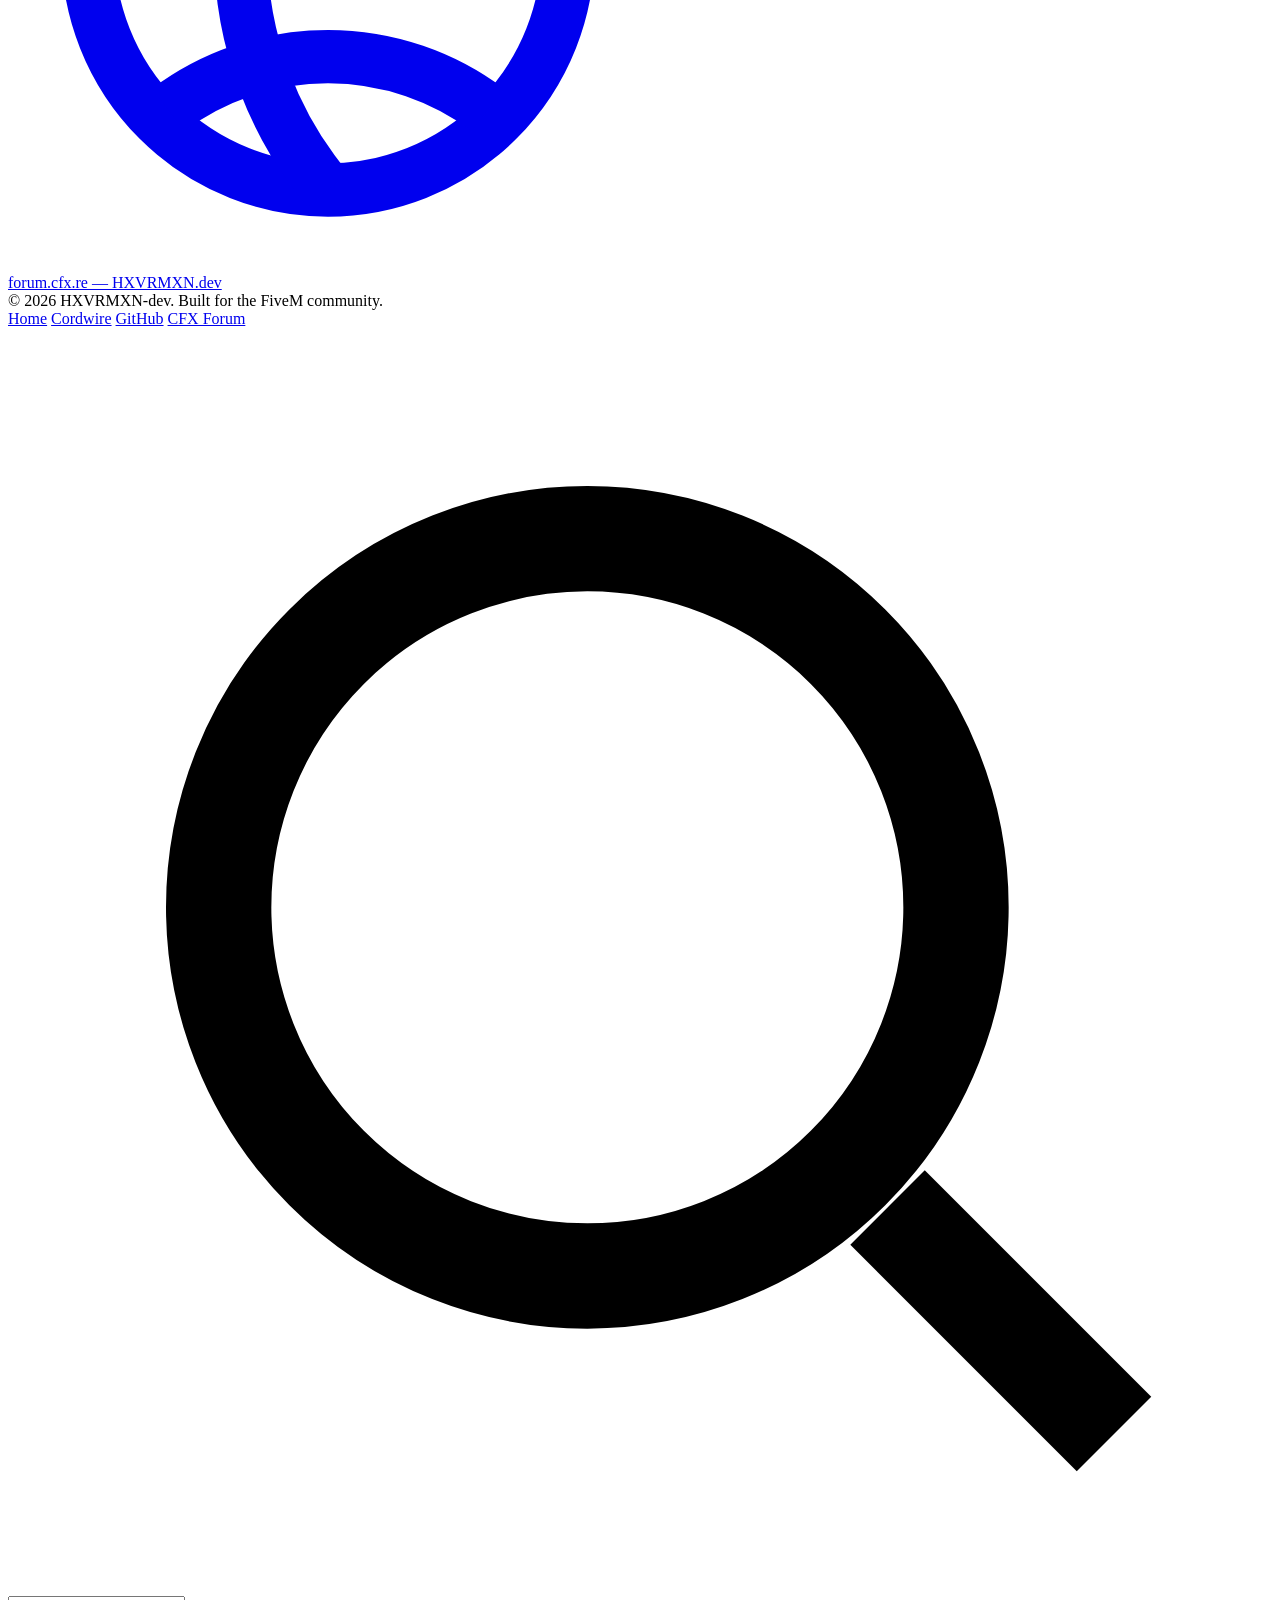
==== commit ac763f24: "Update index.html" ====
--- a/index.html
+++ b/index.html
@@ -3,173 +3,204 @@
 <head>
 <meta charset="UTF-8">
 <meta name="viewport" content="width=device-width, initial-scale=1.0">
-<title>Project Docs</title>
-<meta name="description" content="Documentation for my project.">
+<title>HXVRMXN-dev — FiveM Resource Docs</title>
+<meta name="description" content="Documentation for FiveM resources built by HXVRMXN-dev, for GTA V Enhanced servers.">
+<link rel="icon" type="image/svg+xml" href="assets/img/favicon.svg">
 <link rel="preconnect" href="https://fonts.googleapis.com">
-<link href="https://fonts.googleapis.com/css2?family=Roboto:wght@400;500;700&family=Roboto+Mono:wght@400;500&display=swap" rel="stylesheet">
-<link rel="stylesheet" href="style.css">
+<link rel="stylesheet" href="assets/css/style.css">
 </head>
-<body>
-
-<div class="md-drawer-backdrop" id="backdrop"></div>
-
-<header class="md-header">
-  <div class="md-header__inner">
-    <button class="md-icon-btn" id="drawerToggle" aria-label="Toggle navigation" aria-expanded="false">
-      <svg viewBox="0 0 24 24" width="20" height="20"><path fill="currentColor" d="M3 6h18v2H3zm0 5h18v2H3zm0 5h18v2H3z"/></svg>
-    </button>
-    <a class="md-header__title" href="index.html">
-      <span class="md-header__dot"></span>
-      Project Docs
-    </a>
-    <div class="md-header__search">
-      <svg viewBox="0 0 24 24" width="16" height="16"><path fill="currentColor" d="M15.5 14h-.79l-.28-.27a6.5 6.5 0 1 0-.7.7l.27.28v.79l5 5L20.49 19l-5-5zm-6 0a4.5 4.5 0 1 1 0-9 4.5 4.5 0 0 1 0 9z"/></svg>
-      <input type="search" id="searchInput" placeholder="Search" aria-label="Search documentation">
-    </div>
-    <a class="md-header__source" href="https://github.com/username/repo" target="_blank" rel="noopener">
-      <svg viewBox="0 0 16 16" width="18" height="18"><path fill="currentColor" d="M8 0a8 8 0 0 0-2.53 15.59c.4.07.55-.17.55-.38l-.01-1.49c-2.01.44-2.43-.97-2.43-.97-.33-.83-.81-1.05-.81-1.05-.66-.45.05-.44.05-.44.73.05 1.12.75 1.12.75.65 1.11 1.7.79 2.12.6.07-.48.26-.79.46-.97-1.61-.18-3.3-.8-3.3-3.57 0-.79.28-1.43.75-1.94-.08-.18-.33-.92.07-1.92 0 0 .61-.2 2 .74a6.9 6.9 0 0 1 3.64 0c1.39-.94 2-.74 2-.74.4 1 .15 1.74.07 1.92.47.51.75 1.15.75 1.94 0 2.78-1.7 3.39-3.31 3.57.27.23.5.68.5 1.37l-.01 2.03c0 .21.14.45.55.38A8 8 0 0 0 8 0z"/></svg>
-      <span>HXVRMXN-dev</span>
+<body data-page="home">
+
+<header class="topbar">
+  <button class="menu-btn" aria-label="Toggle navigation" aria-expanded="false">
+    <svg viewBox="0 0 24 24" fill="none" stroke="currentColor" stroke-width="2" stroke-linecap="round"><line x1="4" y1="6" x2="20" y2="6"/><line x1="4" y1="12" x2="20" y2="12"/><line x1="4" y1="18" x2="20" y2="18"/></svg>
+  </button>
+
+  <a href="index.html" class="brand">
+    <span class="brand-mark">
+      <svg viewBox="0 0 32 32" fill="none"><path d="M6 22 L12 22 L14 16 L18 16 L20 10 L26 10" stroke="#cfb87e" stroke-width="2.4" stroke-linecap="round" stroke-linejoin="round"/><circle cx="6" cy="22" r="2" fill="none" stroke="#e6d7a6" stroke-width="1.6"/><circle cx="26" cy="10" r="2" fill="none" stroke="#e6d7a6" stroke-width="1.6"/></svg>
+    </span>
+    <span>HXVRMXN-dev<small>FiveM Resource Docs</small></span>
+  </a>
+
+  <nav class="topnav">
+    <a href="index.html" class="active">Home</a>
+    <a href="resources/cordwire.html">Resources</a>
+  </nav>
+
+  <button class="topbar-search" data-search-trigger type="button">
+    <svg viewBox="0 0 24 24" fill="none" stroke="currentColor" stroke-width="2"><circle cx="11" cy="11" r="7"/><path d="M21 21l-4.3-4.3"/></svg>
+    <span>Search docs…</span>
+    <span class="kbd-hint"><kbd>&#8984;</kbd><kbd>K</kbd></span>
+  </button>
+
+  <div class="topbar-icons">
+    <a class="icon-btn" href="https://github.com/HXVRMXN-dev" target="_blank" rel="noopener" aria-label="GitHub">
+      <svg viewBox="0 0 24 24" fill="currentColor"><path d="M12 .5C5.7.5.8 5.4.8 11.7c0 5 3.3 9.3 7.8 10.8.6.1.8-.3.8-.6v-2.1c-3.2.7-3.9-1.4-3.9-1.4-.5-1.3-1.2-1.7-1.2-1.7-1-.7.1-.7.1-.7 1.1.1 1.7 1.1 1.7 1.1 1 1.7 2.6 1.2 3.2 1 .1-.7.4-1.2.7-1.5-2.6-.3-5.3-1.3-5.3-5.7 0-1.3.4-2.3 1.1-3.1-.1-.3-.5-1.5.1-3.1 0 0 .9-.3 3 1.1a10.5 10.5 0 015.5 0c2.1-1.4 3-1.1 3-1.1.6 1.6.2 2.8.1 3.1.7.8 1.1 1.8 1.1 3.1 0 4.4-2.7 5.4-5.3 5.7.4.4.8 1.1.8 2.2v3.3c0 .3.2.7.8.6 4.5-1.5 7.8-5.8 7.8-10.8C23.2 5.4 18.3.5 12 .5z"/></svg>
     </a>
   </div>
 </header>
 
-<div class="md-container">
-
-  <nav class="md-sidebar md-sidebar--primary" id="primarySidebar">
-    <div class="md-sidebar__inner">
-      <p class="md-nav__title">Navigation</p>
-      <nav class="md-nav">
-        <a href="#introduction" class="md-nav__link md-nav__link--top" data-toc>Introduction</a>
-
-        <details class="md-nav__section" open>
-          <summary>Getting started</summary>
-          <ul class="md-nav__list">
-            <li><a href="#installation" class="md-nav__link" data-toc>Installation</a></li>
-            <li><a href="#quick-example" class="md-nav__link" data-toc>Quick example</a></li>
-          </ul>
-        </details>
-
-        <details class="md-nav__section" open>
-          <summary>Guide</summary>
-          <ul class="md-nav__list">
-            <li><a href="#configuration" class="md-nav__link" data-toc>Configuration</a></li>
-            <li><a href="#admonitions" class="md-nav__link" data-toc>Admonitions</a></li>
-          </ul>
-        </details>
-
-        <details class="md-nav__section" open>
-          <summary>Reference</summary>
-          <ul class="md-nav__list">
-            <li><a href="#faq" class="md-nav__link" data-toc>FAQ</a></li>
-            <li><a href="#changelog" class="md-nav__link" data-toc>Changelog</a></li>
-          </ul>
-        </details>
-      </nav>
-    </div>
-  </nav>
-
-  <main class="md-content">
-    <article class="md-content__inner">
-
-      <h1>Project Docs</h1>
-      <p class="md-subtitle">A short, honest description of what this project does and who it's for.</p>
-
-      <h2 id="introduction">Introduction</h2>
-      <p>
-        Replace this text with a two or three sentence introduction: what the project
-        is, the problem it solves, and the fastest path to trying it out.
-      </p>
-
-      <h2 id="installation">Installation</h2>
-      <p>Clone the repository and install dependencies:</p>
-      <div class="codehilite">
-        <div class="codehilite__title">
-          <span>bash</span>
-          <button class="copy-btn" data-copy>Copy</button>
-        </div>
-        <pre><code>git clone https://github.com/username/repo.git
-cd repo
-npm install</code></pre>
-      </div>
-
-      <h2 id="quick-example">Quick example</h2>
-      <p>The smallest possible example that actually works:</p>
-      <div class="codehilite">
-        <div class="codehilite__title">
-          <span>js</span>
-          <button class="copy-btn" data-copy>Copy</button>
-        </div>
-        <pre><code>import { thing } from "package";
-
-thing.run();</code></pre>
-      </div>
-
-      <h2 id="configuration">Configuration</h2>
-      <p>Describe available options in a table, so people can scan rather than read.</p>
-      <table>
-        <thead>
-          <tr><th>Option</th><th>Type</th><th>Default</th><th>Description</th></tr>
-        </thead>
-        <tbody>
-          <tr><td><code>verbose</code></td><td>boolean</td><td><code>false</code></td><td>Print extra logging output.</td></tr>
-          <tr><td><code>timeout</code></td><td>number</td><td><code>3000</code></td><td>Request timeout in milliseconds.</td></tr>
-        </tbody>
-      </table>
-
-      <h2 id="admonitions">Admonitions</h2>
-      <p>Callouts for information that needs to stand out from the main text.</p>
-
-      <div class="admonition note">
-        <p class="admonition-title">Note</p>
-        <p>This is a neutral aside — background info the reader can take or leave.</p>
-      </div>
-
-      <div class="admonition tip">
-        <p class="admonition-title">Tip</p>
-        <p>This is a suggestion that makes the reader's life easier.</p>
-      </div>
-
-      <div class="admonition warning">
-        <p class="admonition-title">Warning</p>
-        <p>This flags something that can break, cost money, or lose data.</p>
-      </div>
-
-      <h2 id="faq">FAQ</h2>
-      <p><strong>Question one?</strong><br>Answer goes here.</p>
-      <p><strong>Question two?</strong><br>Answer goes here.</p>
-
-      <h2 id="changelog">Changelog</h2>
-      <ul>
-        <li><strong>v0.1.0</strong> — Initial release.</li>
-      </ul>
-
-      <nav class="md-footer-nav">
-        <a class="md-footer-nav__link md-footer-nav__link--prev" href="#">
-          <span class="md-footer-nav__label">Previous</span>
-          <span>Overview</span>
-        </a>
-        <a class="md-footer-nav__link md-footer-nav__link--next" href="#">
-          <span class="md-footer-nav__label">Next</span>
-          <span>Guide</span>
-        </a>
-      </nav>
-
-      <footer class="md-content__footer">
-        <p>Built and maintained by <a href="https://github.com/" target="_blank" rel="noopener">username</a>.</p>
+<div class="backdrop"></div>
+
+<div class="shell">
+
+  <aside class="sidebar">
+    <div class="side-group">
+      <div class="side-title">Overview</div>
+      <a class="side-link active" href="index.html"><span class="side-dot"></span>Home</a>
+    </div>
+    <div class="side-group">
+      <div class="side-title">Resources</div>
+      <a class="side-link" href="resources/cordwire.html"><span class="side-dot status-live"></span>Cordwire</a>
+    </div>
+    <div class="side-external">
+      <a href="https://github.com/HXVRMXN-dev" target="_blank" rel="noopener">
+        <svg viewBox="0 0 24 24" fill="none" stroke="currentColor" stroke-width="2"><path d="M9 19c-4.3 1.4-4.3-2.5-6-3m12 5v-3.5c0-1 .1-1.4-.5-2 2.8-.3 5.5-1.4 5.5-6a4.6 4.6 0 00-1.3-3.2 4.2 4.2 0 00-.1-3.2s-1.1-.3-3.5 1.3a12.3 12.3 0 00-6.2 0C6.6 2.8 5.5 3.1 5.5 3.1a4.2 4.2 0 00-.1 3.2A4.6 4.6 0 004 9.5c0 4.6 2.7 5.7 5.5 6-.6.6-.6 1.2-.5 2V21"/></svg>
+        GitHub — HXVRMXN-dev
+      </a>
+      <a href="https://forum.cfx.re/u/HXVRMXN.dev" target="_blank" rel="noopener">
+        <svg viewBox="0 0 24 24" fill="none" stroke="currentColor" stroke-width="2"><circle cx="12" cy="12" r="9"/><path d="M12 3a14 14 0 000 18M3 12h18M6 6a10 10 0 0012 0M6 18a10 10 0 0112 0"/></svg>
+        CFX Forum — HXVRMXN.dev
+      </a>
+    </div>
+  </aside>
+
+  <main class="main">
+    <div class="doc-col" style="max-width:100%;padding:0;">
+
+      <section class="hero">
+        <svg class="hero-wires" viewBox="0 0 1200 420" preserveAspectRatio="xMidYMid slice" aria-hidden="true">
+          <path class="wire-path" d="M -20 340 L 140 340 L 180 300 L 320 300 L 360 260 L 560 260" />
+          <path class="wire-path alt" d="M 1220 60 L 1040 60 L 1000 100 L 840 100 L 800 140 L 660 140" />
+          <path class="wire-path" d="M -20 120 L 100 120 L 140 160 L 260 160" />
+          <circle class="wire-node pulse" cx="140" cy="340" r="4.5" />
+          <circle class="wire-node" cx="320" cy="300" r="4.5" />
+          <circle class="wire-node pulse" cx="560" cy="260" r="4.5" />
+          <circle class="wire-node pulse" cx="1040" cy="60" r="4.5" />
+          <circle class="wire-node" cx="840" cy="100" r="4.5" />
+          <circle class="wire-node pulse" cx="660" cy="140" r="4.5" />
+          <circle class="wire-node" cx="260" cy="160" r="4.5" />
+        </svg>
+        <div class="hero-inner">
+          <div class="eyebrow">FiveM Resource Docs</div>
+          <h1>Resources for FiveM,<br><span>documented properly.</span></h1>
+          <p class="lede">Technical reference for the scripts I build and maintain for GTA V Enhanced servers running FiveM — install steps, config options, exports, and the fixes for the things that break at 2am.</p>
+          <div class="hero-actions">
+            <a class="btn btn-primary" href="resources/cordwire.html">
+              Browse resources
+              <svg viewBox="0 0 24 24" fill="none" stroke="currentColor" stroke-width="2" stroke-linecap="round"><path d="M5 12h14M13 6l6 6-6 6"/></svg>
+            </a>
+            <a class="btn btn-ghost" href="https://github.com/HXVRMXN-dev" target="_blank" rel="noopener">
+              <svg viewBox="0 0 24 24" fill="currentColor"><path d="M12 .5C5.7.5.8 5.4.8 11.7c0 5 3.3 9.3 7.8 10.8.6.1.8-.3.8-.6v-2.1c-3.2.7-3.9-1.4-3.9-1.4-.5-1.3-1.2-1.7-1.2-1.7-1-.7.1-.7.1-.7 1.1.1 1.7 1.1 1.7 1.1 1 1.7 2.6 1.2 3.2 1 .1-.7.4-1.2.7-1.5-2.6-.3-5.3-1.3-5.3-5.7 0-1.3.4-2.3 1.1-3.1-.1-.3-.5-1.5.1-3.1 0 0 .9-.3 3 1.1a10.5 10.5 0 015.5 0c2.1-1.4 3-1.1 3-1.1.6 1.6.2 2.8.1 3.1.7.8 1.1 1.8 1.1 3.1 0 4.4-2.7 5.4-5.3 5.7.4.4.8 1.1.8 2.2v3.3c0 .3.2.7.8.6 4.5-1.5 7.8-5.8 7.8-10.8C23.2 5.4 18.3.5 12 .5z"/></svg>
+              View on GitHub
+            </a>
+          </div>
+        </div>
+      </section>
+
+      <section class="section" id="resources">
+        <div class="section-head">
+          <div>
+            <div class="eyebrow" style="margin-bottom:10px;">Resources</div>
+            <h2>Everything documented here</h2>
+          </div>
+          <p>Each resource gets its own install guide, config reference, and export list — the same page you'd want open in a second tab while you set it up.</p>
+        </div>
+        <div class="card-grid">
+
+          <a class="res-card" href="resources/cordwire.html">
+            <div class="res-card-top">
+              <span class="res-icon">
+                <svg viewBox="0 0 24 24" fill="none" stroke="currentColor" stroke-width="2" stroke-linecap="round" stroke-linejoin="round"><path d="M4 17h4l2-5h4l2-5h4"/><circle cx="4" cy="17" r="1.4"/><circle cx="20" cy="7" r="1.4"/></svg>
+              </span>
+              <span class="badge live">Active</span>
+            </div>
+            <h3>Cordwire</h3>
+            <p>Vehicle wiring &amp; hotwire system — strip panels, splice wires, hotwire ignitions the hard way.</p>
+            <div class="res-card-foot">
+              <div class="res-tags">
+                <span class="badge">Lua</span>
+                <span class="badge">Standalone</span>
+              </div>
+              <span class="res-arrow">
+                <svg viewBox="0 0 24 24" fill="none" stroke="currentColor" stroke-width="2" stroke-linecap="round"><path d="M5 12h14M13 6l6 6-6 6"/></svg>
+              </span>
+            </div>
+          </a>
+
+          <div class="placeholder-card">
+            <strong>More resources soon</strong>
+            New scripts get documented here as they're released. Watch the GitHub for updates.
+          </div>
+
+        </div>
+      </section>
+
+      <section class="section">
+        <div class="section-head">
+          <div>
+            <div class="eyebrow" style="margin-bottom:10px;">Getting started</div>
+            <h2>From download to running server</h2>
+          </div>
+        </div>
+        <div class="prose" style="max-width:640px;">
+          <ol class="list">
+            <li>Open the resource you want from the sidebar and read through the overview so you know what it needs.</li>
+            <li>Follow that page's <strong>Installation</strong> section — download, drop it in your <code>resources</code> folder, and set convars if it has any.</li>
+            <li>Add <code>ensure &lt;resource-name&gt;</code> to your <code>server.cfg</code>, restart the resource, and check the console for errors.</li>
+          </ol>
+        </div>
+      </section>
+
+      <section class="section">
+        <div class="section-head">
+          <div>
+            <div class="eyebrow" style="margin-bottom:10px;">About</div>
+            <h2>Who's behind this</h2>
+          </div>
+        </div>
+        <div class="prose" style="max-width:640px;">
+          <p>I'm <strong>HXVRMXN-dev</strong> — I build and maintain resources for FiveM servers running GTA V Enhanced. This site is the standing reference for all of them, kept up to date alongside the code itself.</p>
+          <p>Found a bug, or something in these docs doesn't match what's actually in the script? Open an issue on the relevant GitHub repo, or reach out on the CFX forums.</p>
+          <div class="hero-actions">
+            <a class="btn btn-ghost" href="https://github.com/HXVRMXN-dev" target="_blank" rel="noopener">
+              <svg viewBox="0 0 24 24" fill="currentColor"><path d="M12 .5C5.7.5.8 5.4.8 11.7c0 5 3.3 9.3 7.8 10.8.6.1.8-.3.8-.6v-2.1c-3.2.7-3.9-1.4-3.9-1.4-.5-1.3-1.2-1.7-1.2-1.7-1-.7.1-.7.1-.7 1.1.1 1.7 1.1 1.7 1.1 1 1.7 2.6 1.2 3.2 1 .1-.7.4-1.2.7-1.5-2.6-.3-5.3-1.3-5.3-5.7 0-1.3.4-2.3 1.1-3.1-.1-.3-.5-1.5.1-3.1 0 0 .9-.3 3 1.1a10.5 10.5 0 015.5 0c2.1-1.4 3-1.1 3-1.1.6 1.6.2 2.8.1 3.1.7.8 1.1 1.8 1.1 3.1 0 4.4-2.7 5.4-5.3 5.7.4.4.8 1.1.8 2.2v3.3c0 .3.2.7.8.6 4.5-1.5 7.8-5.8 7.8-10.8C23.2 5.4 18.3.5 12 .5z"/></svg>
+              github.com/HXVRMXN-dev
+            </a>
+            <a class="btn btn-ghost" href="https://forum.cfx.re/u/HXVRMXN.dev" target="_blank" rel="noopener">
+              <svg viewBox="0 0 24 24" fill="none" stroke="currentColor" stroke-width="2"><circle cx="12" cy="12" r="9"/><path d="M12 3a14 14 0 000 18M3 12h18M6 6a10 10 0 0012 0M6 18a10 10 0 0112 0"/></svg>
+              forum.cfx.re — HXVRMXN.dev
+            </a>
+          </div>
+        </div>
+      </section>
+
+      <footer class="site-footer">
+        <span>&copy; <span data-year>2026</span> HXVRMXN-dev. Built for the FiveM community.</span>
+        <div class="foot-links">
+          <a href="index.html">Home</a>
+          <a href="resources/cordwire.html">Cordwire</a>
+          <a href="https://github.com/HXVRMXN-dev" target="_blank" rel="noopener">GitHub</a>
+          <a href="https://forum.cfx.re/u/HXVRMXN.dev" target="_blank" rel="noopener">CFX Forum</a>
+        </div>
       </footer>
 
-    </article>
+    </div>
   </main>
-
-  <nav class="md-sidebar md-sidebar--secondary" id="tocSidebar">
-    <div class="md-sidebar__inner">
-      <p class="md-nav__title">On this page</p>
-      <ul class="md-nav__list" id="tocList"></ul>
-    </div>
-  </nav>
-
 </div>
 
-<script src="script.js"></script>
+<div class="search-modal">
+  <div class="search-panel">
+    <div class="search-input-row">
+      <svg viewBox="0 0 24 24" fill="none" stroke="currentColor" stroke-width="2"><circle cx="11" cy="11" r="7"/><path d="M21 21l-4.3-4.3"/></svg>
+      <input type="text" placeholder="Search docs…" autocomplete="off" spellcheck="false">
+      <span class="search-esc">ESC</span>
+    </div>
+    <div class="search-results"></div>
+  </div>
+</div>
+
+<script src="assets/js/main.js"></script>
 </body>
 </html>
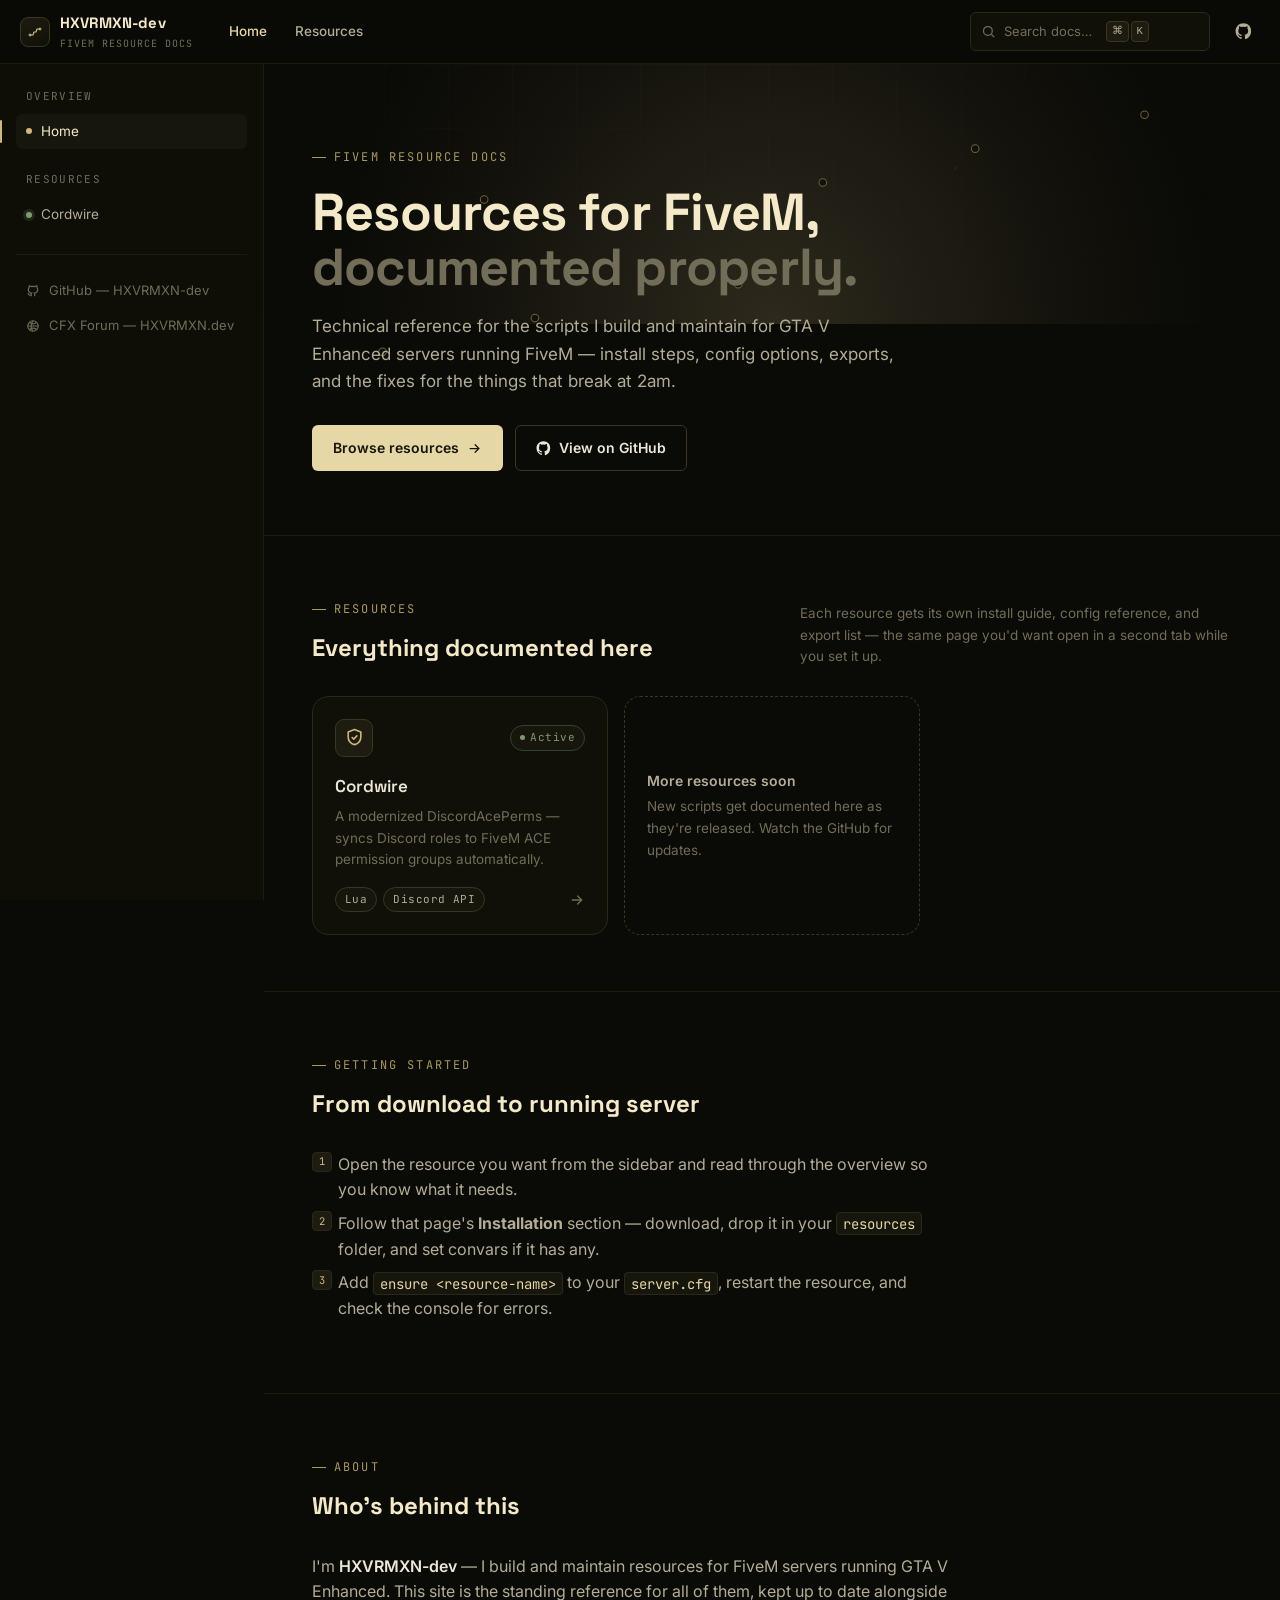
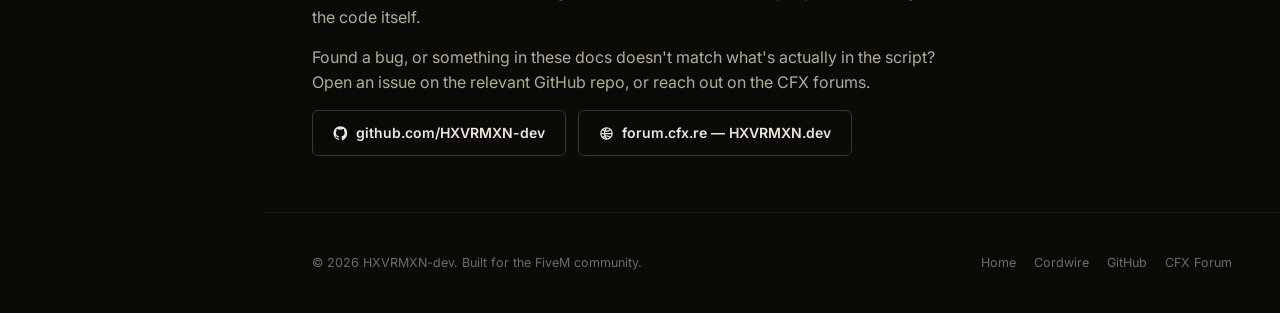
==== commit bb138fcc: "Add files via upload" ====
--- a/index.html
+++ b/index.html
@@ -7,6 +7,7 @@
 <meta name="description" content="Documentation for FiveM resources built by HXVRMXN-dev, for GTA V Enhanced servers.">
 <link rel="icon" type="image/svg+xml" href="assets/img/favicon.svg">
 <link rel="preconnect" href="https://fonts.googleapis.com">
+<link rel="preconnect" href="https://fonts.gstatic.com" crossorigin>
 <link rel="stylesheet" href="assets/css/style.css">
 </head>
 <body data-page="home">
@@ -112,16 +113,16 @@
           <a class="res-card" href="resources/cordwire.html">
             <div class="res-card-top">
               <span class="res-icon">
-                <svg viewBox="0 0 24 24" fill="none" stroke="currentColor" stroke-width="2" stroke-linecap="round" stroke-linejoin="round"><path d="M4 17h4l2-5h4l2-5h4"/><circle cx="4" cy="17" r="1.4"/><circle cx="20" cy="7" r="1.4"/></svg>
+                <svg viewBox="0 0 24 24" fill="none" stroke="currentColor" stroke-width="2" stroke-linecap="round" stroke-linejoin="round"><path d="M12 2 4 5v6c0 5 3.4 8.9 8 10 4.6-1.1 8-5 8-10V5l-8-3z"/><path d="M9 12l2 2 4-4"/></svg>
               </span>
               <span class="badge live">Active</span>
             </div>
             <h3>Cordwire</h3>
-            <p>Vehicle wiring &amp; hotwire system — strip panels, splice wires, hotwire ignitions the hard way.</p>
+            <p>A modernized DiscordAcePerms — syncs Discord roles to FiveM ACE permission groups automatically.</p>
             <div class="res-card-foot">
               <div class="res-tags">
                 <span class="badge">Lua</span>
-                <span class="badge">Standalone</span>
+                <span class="badge">Discord API</span>
               </div>
               <span class="res-arrow">
                 <svg viewBox="0 0 24 24" fill="none" stroke="currentColor" stroke-width="2" stroke-linecap="round"><path d="M5 12h14M13 6l6 6-6 6"/></svg>
--- a/assets/css/style.css
+++ b/assets/css/style.css
@@ -0,0 +1,855 @@
+/* =========================================================
+   HXVRMXN-dev — FiveM Resource Documentation
+   Design system: dark olive/gold, schematic-wire motif
+   ========================================================= */
+
+@import url('https://fonts.googleapis.com/css2?family=Space+Grotesk:wght@500;600;700&family=Inter:wght@400;500;600;700&family=JetBrains+Mono:wght@400;500&display=swap');
+
+:root {
+  /* -- surfaces -- */
+  --bg-0: #0a0a07;
+  --bg-1: #111008;
+  --bg-2: #17160d;
+  --bg-3: #1e1c10;
+  --bg-hover: #232014;
+
+  /* -- borders -- */
+  --border: #2a2818;
+  --border-soft: #1c1b10;
+  --border-strong: #3a361f;
+
+  /* -- gold family (from the poster art) -- */
+  --gold-100: #f4e9c9;
+  --gold-200: #e6d7a6;
+  --gold-300: #cfb87e;
+  --gold-400: #a8985f;
+  --gold-500: #7d7148;
+
+  /* -- ink (text) -- */
+  --ink-100: #ece7d8;
+  --ink-300: #b3ad97;
+  --ink-500: #726d58;
+
+  /* -- accents, used sparingly -- */
+  --wire-green: #7f9a6f;
+  --wire-rust: #b97a4d;
+  --wire-red: #c15b4d;
+
+  /* -- type -- */
+  --font-display: 'Space Grotesk', 'Inter', sans-serif;
+  --font-body: 'Inter', sans-serif;
+  --font-mono: 'JetBrains Mono', 'SFMono-Regular', Menlo, monospace;
+
+  /* -- layout -- */
+  --header-h: 64px;
+  --sidebar-w: 264px;
+  --toc-w: 232px;
+  --content-max: 760px;
+  --radius-sm: 6px;
+  --radius-md: 10px;
+  --radius-lg: 16px;
+
+  --ease: cubic-bezier(.2,.7,.2,1);
+}
+
+/* ---------- reset ---------- */
+* { box-sizing: border-box; }
+html { scroll-behavior: smooth; }
+body, h1, h2, h3, h4, p, ul, ol, figure { margin: 0; }
+ul, ol { padding: 0; list-style: none; }
+img, svg { display: block; max-width: 100%; }
+a { color: inherit; text-decoration: none; }
+button { font: inherit; color: inherit; background: none; border: none; cursor: pointer; }
+input { font: inherit; color: inherit; }
+
+body {
+  background: var(--bg-0);
+  color: var(--ink-100);
+  font-family: var(--font-body);
+  font-size: 16px;
+  line-height: 1.6;
+  -webkit-font-smoothing: antialiased;
+  min-height: 100vh;
+  position: relative;
+}
+
+/* faint schematic grid wash across the whole page */
+body::before {
+  content: "";
+  position: fixed;
+  inset: 0;
+  pointer-events: none;
+  z-index: 0;
+  background-image:
+    linear-gradient(var(--border-soft) 1px, transparent 1px),
+    linear-gradient(90deg, var(--border-soft) 1px, transparent 1px);
+  background-size: 64px 64px;
+  opacity: .35;
+  mask-image: radial-gradient(ellipse 80% 60% at 50% 0%, #000 0%, transparent 70%);
+}
+
+:focus-visible {
+  outline: 2px solid var(--gold-300);
+  outline-offset: 2px;
+  border-radius: 4px;
+}
+
+::selection { background: var(--gold-400); color: var(--bg-0); }
+
+/* scrollbar */
+::-webkit-scrollbar { width: 10px; height: 10px; }
+::-webkit-scrollbar-track { background: var(--bg-0); }
+::-webkit-scrollbar-thumb { background: var(--border-strong); border-radius: 10px; border: 2px solid var(--bg-0); }
+::-webkit-scrollbar-thumb:hover { background: var(--gold-500); }
+
+/* ---------- eyebrow / labels ---------- */
+.eyebrow {
+  display: inline-flex;
+  align-items: center;
+  gap: 8px;
+  font-family: var(--font-mono);
+  font-size: 12px;
+  letter-spacing: .18em;
+  text-transform: uppercase;
+  color: var(--gold-400);
+}
+.eyebrow::before {
+  content: "";
+  width: 14px;
+  height: 1px;
+  background: var(--gold-400);
+}
+
+/* ---------- topbar ---------- */
+.topbar {
+  position: fixed;
+  top: 0; left: 0; right: 0;
+  height: var(--header-h);
+  z-index: 40;
+  display: flex;
+  align-items: center;
+  gap: 16px;
+  padding: 0 20px;
+  background: rgba(10,10,7,.82);
+  backdrop-filter: blur(10px);
+  border-bottom: 1px solid var(--border-soft);
+}
+
+.brand {
+  display: flex;
+  align-items: center;
+  gap: 10px;
+  font-family: var(--font-display);
+  font-weight: 700;
+  font-size: 15px;
+  letter-spacing: .01em;
+  color: var(--gold-100);
+  white-space: nowrap;
+}
+.brand-mark {
+  width: 30px; height: 30px;
+  border-radius: 8px;
+  background: linear-gradient(155deg, var(--bg-3), var(--bg-1));
+  border: 1px solid var(--border-strong);
+  display: flex; align-items: center; justify-content: center;
+  flex: none;
+}
+.brand-mark svg { width: 16px; height: 16px; }
+.brand small {
+  display: block;
+  font-family: var(--font-mono);
+  font-weight: 400;
+  font-size: 10px;
+  letter-spacing: .1em;
+  color: var(--ink-500);
+  text-transform: uppercase;
+  margin-top: 1px;
+}
+
+.menu-btn {
+  display: none;
+  width: 36px; height: 36px;
+  align-items: center; justify-content: center;
+  border-radius: var(--radius-sm);
+  color: var(--ink-300);
+}
+.menu-btn:hover { background: var(--bg-2); color: var(--gold-200); }
+
+.topnav {
+  display: flex;
+  align-items: center;
+  gap: 4px;
+  margin-left: 8px;
+}
+.topnav a {
+  padding: 8px 12px;
+  border-radius: var(--radius-sm);
+  font-size: 13.5px;
+  font-weight: 500;
+  color: var(--ink-300);
+  transition: color .15s var(--ease), background .15s var(--ease);
+}
+.topnav a:hover { color: var(--gold-200); background: var(--bg-2); }
+.topnav a.active { color: var(--gold-200); }
+
+.topbar-search {
+  margin-left: auto;
+  display: flex;
+  align-items: center;
+  gap: 8px;
+  width: 240px;
+  padding: 8px 10px;
+  background: var(--bg-1);
+  border: 1px solid var(--border);
+  border-radius: var(--radius-sm);
+  color: var(--ink-500);
+  font-size: 13px;
+  transition: border-color .15s var(--ease), background .15s var(--ease);
+}
+.topbar-search:hover { border-color: var(--border-strong); background: var(--bg-2); }
+.topbar-search svg { width: 15px; height: 15px; flex: none; color: var(--ink-500); }
+.topbar-search span { flex: 1; text-align: left; }
+.kbd-hint {
+  display: flex; gap: 2px;
+  font-family: var(--font-mono);
+  font-size: 10.5px;
+}
+.kbd-hint kbd {
+  padding: 1px 5px;
+  background: var(--bg-3);
+  border: 1px solid var(--border-strong);
+  border-radius: 4px;
+  color: var(--ink-300);
+}
+
+.topbar-icons { display: flex; align-items: center; gap: 4px; }
+.icon-btn {
+  width: 34px; height: 34px;
+  display: flex; align-items: center; justify-content: center;
+  border-radius: var(--radius-sm);
+  color: var(--ink-300);
+  transition: color .15s var(--ease), background .15s var(--ease);
+}
+.icon-btn:hover { color: var(--gold-200); background: var(--bg-2); }
+.icon-btn svg { width: 17px; height: 17px; }
+
+/* ---------- layout shell ---------- */
+.shell {
+  display: flex;
+  padding-top: var(--header-h);
+  min-height: 100vh;
+  position: relative;
+  z-index: 1;
+}
+
+.sidebar {
+  width: var(--sidebar-w);
+  flex: none;
+  position: fixed;
+  top: var(--header-h);
+  left: 0;
+  bottom: 0;
+  overflow-y: auto;
+  padding: 24px 16px 40px;
+  border-right: 1px solid var(--border-soft);
+  background: rgba(17,16,8,.6);
+}
+
+.side-group { margin-bottom: 22px; }
+.side-title {
+  font-family: var(--font-mono);
+  font-size: 11px;
+  letter-spacing: .12em;
+  text-transform: uppercase;
+  color: var(--ink-500);
+  padding: 0 10px 8px;
+}
+.side-link {
+  display: flex;
+  align-items: center;
+  gap: 9px;
+  padding: 7px 10px;
+  border-radius: var(--radius-sm);
+  font-size: 13.5px;
+  color: var(--ink-300);
+  transition: color .15s var(--ease), background .15s var(--ease);
+  position: relative;
+}
+.side-link:hover { color: var(--gold-200); background: var(--bg-2); }
+.side-link.active { color: var(--gold-100); background: var(--bg-2); }
+.side-link.active::before {
+  content: "";
+  position: absolute;
+  left: -16px; top: 6px; bottom: 6px;
+  width: 2px;
+  background: var(--gold-300);
+  border-radius: 2px;
+}
+.side-dot {
+  width: 6px; height: 6px; border-radius: 50%;
+  background: var(--border-strong);
+  flex: none;
+}
+.side-link.active .side-dot { background: var(--gold-300); }
+.side-link .status-live { background: var(--wire-green); box-shadow: 0 0 0 3px rgba(127,154,111,.18); }
+
+.side-external {
+  margin-top: 6px;
+  padding-top: 18px;
+  border-top: 1px solid var(--border-soft);
+}
+.side-external a {
+  display: flex; align-items: center; gap: 9px;
+  padding: 7px 10px;
+  font-size: 13px;
+  color: var(--ink-500);
+  border-radius: var(--radius-sm);
+  transition: color .15s var(--ease), background .15s var(--ease);
+}
+.side-external a:hover { color: var(--gold-200); background: var(--bg-2); }
+.side-external svg { width: 14px; height: 14px; }
+
+.backdrop {
+  display: none;
+  position: fixed; inset: 0;
+  background: rgba(0,0,0,.55);
+  z-index: 39;
+}
+
+/* ---------- main / content ---------- */
+.main {
+  flex: 1;
+  min-width: 0;
+  margin-left: var(--sidebar-w);
+  display: flex;
+}
+
+.doc-col {
+  flex: 1;
+  min-width: 0;
+  padding: 48px 48px 96px;
+  max-width: calc(var(--content-max) + 96px);
+}
+
+.toc {
+  width: var(--toc-w);
+  flex: none;
+  padding: 48px 24px 0 0;
+}
+.toc-inner { position: sticky; top: calc(var(--header-h) + 32px); }
+.toc-title {
+  font-family: var(--font-mono);
+  font-size: 11px;
+  letter-spacing: .1em;
+  text-transform: uppercase;
+  color: var(--ink-500);
+  margin-bottom: 10px;
+}
+.toc-list { border-left: 1px solid var(--border-soft); }
+.toc-list a {
+  display: block;
+  padding: 5px 0 5px 14px;
+  margin-left: -1px;
+  border-left: 1px solid transparent;
+  font-size: 12.5px;
+  color: var(--ink-500);
+  transition: color .15s var(--ease), border-color .15s var(--ease);
+}
+.toc-list a:hover { color: var(--ink-300); }
+.toc-list a.active { color: var(--gold-200); border-left-color: var(--gold-300); }
+.toc-list .toc-sub { padding-left: 26px; font-size: 12px; }
+
+/* breadcrumb */
+.breadcrumb {
+  display: flex; align-items: center; gap: 6px;
+  font-family: var(--font-mono);
+  font-size: 12px;
+  color: var(--ink-500);
+  margin-bottom: 18px;
+}
+.breadcrumb a { color: var(--ink-500); transition: color .15s var(--ease); }
+.breadcrumb a:hover { color: var(--gold-200); }
+.breadcrumb svg { width: 11px; height: 11px; opacity: .6; }
+
+/* ---------- prose ---------- */
+.prose h1 {
+  font-family: var(--font-display);
+  font-weight: 700;
+  font-size: 34px;
+  letter-spacing: -.01em;
+  color: var(--gold-100);
+  margin-bottom: 10px;
+}
+.prose .lede {
+  font-size: 16px;
+  color: var(--ink-300);
+  max-width: 60ch;
+  margin-bottom: 28px;
+}
+.prose h2 {
+  font-family: var(--font-display);
+  font-weight: 700;
+  font-size: 22px;
+  color: var(--gold-200);
+  margin: 44px 0 14px;
+  padding-top: 4px;
+  scroll-margin-top: calc(var(--header-h) + 20px);
+}
+.prose h3 {
+  font-family: var(--font-display);
+  font-weight: 600;
+  font-size: 16.5px;
+  color: var(--ink-100);
+  margin: 28px 0 10px;
+  scroll-margin-top: calc(var(--header-h) + 20px);
+}
+.prose p { color: var(--ink-300); margin-bottom: 14px; max-width: 68ch; }
+.prose p strong { color: var(--ink-100); font-weight: 600; }
+.prose a:not(.btn) { color: var(--gold-300); border-bottom: 1px solid var(--gold-500); transition: color .15s, border-color .15s; }
+.prose a:not(.btn):hover { color: var(--gold-100); border-color: var(--gold-200); }
+
+.prose ul.list, .prose ol.list { margin: 0 0 16px; max-width: 66ch; }
+.prose ul.list li, .prose ol.list li {
+  position: relative;
+  padding-left: 20px;
+  color: var(--ink-300);
+  margin-bottom: 8px;
+}
+.prose ul.list li::before {
+  content: "";
+  position: absolute; left: 0; top: 9px;
+  width: 6px; height: 6px;
+  border-radius: 1px;
+  background: var(--gold-500);
+  transform: rotate(45deg);
+}
+.prose ol.list { counter-reset: step; }
+.prose ol.list li { padding-left: 26px; }
+.prose ol.list li::before {
+  counter-increment: step;
+  content: counter(step);
+  position: absolute; left: 0; top: 0;
+  width: 18px; height: 18px;
+  border-radius: 4px;
+  background: var(--bg-3);
+  border: 1px solid var(--border);
+  color: var(--gold-300);
+  font-family: var(--font-mono);
+  font-size: 10.5px;
+  display: flex; align-items: center; justify-content: center;
+}
+
+.prose hr {
+  border: none;
+  border-top: 1px solid var(--border-soft);
+  margin: 40px 0;
+}
+
+.prose table {
+  width: 100%;
+  border-collapse: collapse;
+  margin: 8px 0 24px;
+  font-size: 13.5px;
+}
+.prose th {
+  text-align: left;
+  font-family: var(--font-mono);
+  font-size: 11px;
+  letter-spacing: .06em;
+  text-transform: uppercase;
+  color: var(--ink-500);
+  padding: 8px 12px;
+  border-bottom: 1px solid var(--border-strong);
+}
+.prose td {
+  padding: 10px 12px;
+  border-bottom: 1px solid var(--border-soft);
+  color: var(--ink-300);
+}
+.prose td code { font-size: 12px; }
+.prose tr:last-child td { border-bottom: none; }
+
+code {
+  font-family: var(--font-mono);
+  font-size: .87em;
+}
+.prose p code, .prose li code, .prose td code {
+  background: var(--bg-2);
+  border: 1px solid var(--border);
+  padding: 1.5px 6px;
+  border-radius: 4px;
+  color: var(--gold-200);
+}
+
+/* ---------- callouts ---------- */
+.callout {
+  display: flex;
+  gap: 12px;
+  padding: 14px 16px;
+  border-radius: var(--radius-md);
+  border: 1px solid var(--border);
+  background: var(--bg-1);
+  margin: 20px 0;
+  max-width: 68ch;
+}
+.callout svg { width: 17px; height: 17px; flex: none; margin-top: 2px; }
+.callout-title { font-weight: 600; font-size: 13.5px; margin-bottom: 3px; }
+.callout p { margin: 0; font-size: 13.5px; color: var(--ink-300); }
+.callout.tip { border-color: #33422f; background: rgba(127,154,111,.07); }
+.callout.tip svg, .callout.tip .callout-title { color: var(--wire-green); }
+.callout.warn { border-color: #46341f; background: rgba(185,122,77,.08); }
+.callout.warn svg, .callout.warn .callout-title { color: var(--wire-rust); }
+.callout.info { border-color: var(--border-strong); background: var(--bg-2); }
+.callout.info svg, .callout.info .callout-title { color: var(--gold-300); }
+
+/* ---------- code blocks ---------- */
+.code-block {
+  border: 1px solid var(--border);
+  border-radius: var(--radius-md);
+  overflow: hidden;
+  margin: 16px 0 24px;
+  max-width: 68ch;
+  background: var(--bg-1);
+}
+.code-head {
+  display: flex;
+  align-items: center;
+  justify-content: space-between;
+  padding: 9px 14px;
+  background: var(--bg-2);
+  border-bottom: 1px solid var(--border);
+  font-family: var(--font-mono);
+  font-size: 11.5px;
+  color: var(--ink-500);
+}
+.copy-btn {
+  display: flex; align-items: center; gap: 5px;
+  color: var(--ink-500);
+  font-family: var(--font-mono);
+  font-size: 11px;
+  padding: 3px 7px;
+  border-radius: 4px;
+  transition: color .15s, background .15s;
+}
+.copy-btn:hover { color: var(--gold-200); background: var(--bg-3); }
+.copy-btn svg { width: 12px; height: 12px; }
+.code-block pre {
+  margin: 0;
+  padding: 14px 16px;
+  overflow-x: auto;
+  font-size: 13px;
+  line-height: 1.7;
+  color: var(--ink-100);
+}
+.code-block .c-key { color: var(--gold-300); }
+.code-block .c-str { color: var(--wire-green); }
+.code-block .c-com { color: var(--ink-500); }
+.code-block .c-num { color: var(--wire-rust); }
+
+/* ---------- badges / tags ---------- */
+.badge {
+  display: inline-flex; align-items: center; gap: 5px;
+  font-family: var(--font-mono);
+  font-size: 11px;
+  letter-spacing: .04em;
+  padding: 3px 9px;
+  border-radius: 20px;
+  border: 1px solid var(--border-strong);
+  color: var(--ink-300);
+  background: var(--bg-2);
+}
+.badge.gold { color: var(--gold-200); border-color: var(--gold-500); background: rgba(207,184,126,.07); }
+.badge.live { color: var(--wire-green); border-color: #33422f; }
+.badge.live::before { content: ""; width: 5px; height: 5px; border-radius: 50%; background: var(--wire-green); }
+
+/* ---------- buttons ---------- */
+.btn {
+  display: inline-flex;
+  align-items: center;
+  gap: 8px;
+  padding: 11px 20px;
+  border-radius: var(--radius-sm);
+  font-size: 14px;
+  font-weight: 600;
+  font-family: var(--font-body);
+  transition: transform .15s var(--ease), background .15s var(--ease), border-color .15s var(--ease), color .15s var(--ease);
+  border: 1px solid transparent;
+}
+.btn svg { width: 15px; height: 15px; }
+.btn-primary { background: var(--gold-200); color: #16150c; }
+.btn-primary:hover { background: var(--gold-100); transform: translateY(-1px); }
+.btn-ghost { border-color: var(--border-strong); color: var(--ink-100); }
+.btn-ghost:hover { border-color: var(--gold-400); color: var(--gold-200); transform: translateY(-1px); }
+
+/* ---------- hero (home) ---------- */
+.hero {
+  position: relative;
+  padding: 76px 48px 64px;
+  border-bottom: 1px solid var(--border-soft);
+  overflow: hidden;
+}
+.hero::before {
+  content: "";
+  position: absolute;
+  top: -220px; left: 50%;
+  transform: translateX(-50%);
+  width: 900px; height: 480px;
+  background: radial-gradient(ellipse at 50% 100%, rgba(207,184,126,.18), rgba(207,184,126,.05) 45%, transparent 72%);
+  pointer-events: none;
+  z-index: 0;
+}
+.hero-wires {
+  position: absolute;
+  inset: 0;
+  z-index: 0;
+  opacity: .85;
+}
+.hero-inner { position: relative; z-index: 1; max-width: 720px; }
+.hero .eyebrow { margin-bottom: 18px; }
+.hero h1 {
+  font-family: var(--font-display);
+  font-weight: 700;
+  font-size: 52px;
+  line-height: 1.06;
+  letter-spacing: -.015em;
+  color: var(--gold-100);
+  margin-bottom: 18px;
+}
+.hero h1 span { color: var(--ink-500); }
+.hero p.lede {
+  font-size: 17px;
+  color: var(--ink-300);
+  max-width: 54ch;
+  margin-bottom: 30px;
+}
+.hero-actions { display: flex; gap: 12px; flex-wrap: wrap; }
+
+.wire-path {
+  fill: none;
+  stroke: var(--border-strong);
+  stroke-width: 1.5;
+  stroke-dasharray: 6 420;
+  stroke-dashoffset: 0;
+  animation: draw 2.6s var(--ease) forwards;
+}
+.wire-path.alt { animation-delay: .15s; stroke: var(--border); }
+.wire-node { fill: var(--bg-1); stroke: var(--gold-500); stroke-width: 1.2; }
+.wire-node.pulse { animation: pulse 2.6s ease-in-out infinite; }
+@keyframes draw { from { stroke-dashoffset: 420; } to { stroke-dashoffset: 0; } }
+@keyframes pulse { 0%,100% { opacity: .55; } 50% { opacity: 1; } }
+
+/* ---------- section headers on home ---------- */
+.section { padding: 56px 48px; border-bottom: 1px solid var(--border-soft); }
+.section:last-child { border-bottom: none; }
+.section-head {
+  display: flex;
+  align-items: flex-end;
+  justify-content: space-between;
+  gap: 20px;
+  margin-bottom: 28px;
+  flex-wrap: wrap;
+}
+.section-head h2 {
+  font-family: var(--font-display);
+  font-weight: 700;
+  font-size: 24px;
+  color: var(--gold-100);
+}
+.section-head p { color: var(--ink-500); font-size: 13.5px; max-width: 48ch; }
+
+/* ---------- resource cards ---------- */
+.card-grid {
+  display: grid;
+  grid-template-columns: repeat(auto-fill, minmax(260px, 1fr));
+  gap: 16px;
+}
+.res-card {
+  display: block;
+  padding: 22px;
+  border: 1px solid var(--border);
+  border-radius: var(--radius-lg);
+  background: var(--bg-1);
+  transition: border-color .2s var(--ease), transform .2s var(--ease), background .2s var(--ease);
+  opacity: 0;
+  transform: translateY(10px);
+}
+.res-card.in-view { opacity: 1; transform: translateY(0); }
+.res-card:hover { border-color: var(--gold-400); background: var(--bg-2); transform: translateY(-3px); }
+.res-card-top { display: flex; align-items: center; justify-content: space-between; margin-bottom: 16px; }
+.res-icon {
+  width: 38px; height: 38px;
+  border-radius: 9px;
+  background: var(--bg-3);
+  border: 1px solid var(--border-strong);
+  display: flex; align-items: center; justify-content: center;
+}
+.res-icon svg { width: 19px; height: 19px; color: var(--gold-300); }
+.res-card h3 {
+  font-family: var(--font-display);
+  font-weight: 600;
+  font-size: 17px;
+  color: var(--ink-100);
+  margin-bottom: 6px;
+}
+.res-card p { font-size: 13.5px; color: var(--ink-500); margin-bottom: 16px; }
+.res-card-foot { display: flex; align-items: center; justify-content: space-between; }
+.res-tags { display: flex; gap: 6px; }
+.res-arrow { color: var(--ink-500); transition: color .2s, transform .2s; }
+.res-card:hover .res-arrow { color: var(--gold-300); transform: translateX(3px); }
+.res-arrow svg { width: 16px; height: 16px; }
+
+.placeholder-card {
+  display: flex;
+  flex-direction: column;
+  align-items: flex-start;
+  justify-content: center;
+  padding: 22px;
+  border: 1px dashed var(--border-strong);
+  border-radius: var(--radius-lg);
+  color: var(--ink-500);
+  font-size: 13.5px;
+  min-height: 100%;
+}
+.placeholder-card strong { display: block; color: var(--ink-300); font-size: 14px; margin-bottom: 4px; font-weight: 600; }
+
+/* ---------- stats strip ---------- */
+.stats-row { display: flex; gap: 40px; flex-wrap: wrap; }
+.stat b {
+  display: block;
+  font-family: var(--font-display);
+  font-size: 26px;
+  color: var(--gold-100);
+  font-weight: 700;
+}
+.stat span {
+  font-family: var(--font-mono);
+  font-size: 11px;
+  letter-spacing: .08em;
+  text-transform: uppercase;
+  color: var(--ink-500);
+}
+
+/* ---------- footer ---------- */
+.site-footer {
+  padding: 40px 48px;
+  display: flex;
+  align-items: center;
+  justify-content: space-between;
+  flex-wrap: wrap;
+  gap: 16px;
+  color: var(--ink-500);
+  font-size: 12.5px;
+}
+.site-footer .foot-links { display: flex; gap: 18px; flex-wrap: wrap; }
+.site-footer a { color: var(--ink-500); transition: color .15s; }
+.site-footer a:hover { color: var(--gold-200); }
+
+/* ---------- page nav (prev/next) ---------- */
+.page-nav {
+  display: flex;
+  justify-content: space-between;
+  gap: 16px;
+  margin-top: 56px;
+  padding-top: 24px;
+  border-top: 1px solid var(--border-soft);
+}
+.page-nav a {
+  flex: 1;
+  max-width: 48%;
+  padding: 14px 16px;
+  border: 1px solid var(--border);
+  border-radius: var(--radius-md);
+  transition: border-color .15s, background .15s;
+}
+.page-nav a:hover { border-color: var(--gold-400); background: var(--bg-1); }
+.page-nav .dir { font-family: var(--font-mono); font-size: 10.5px; letter-spacing: .08em; text-transform: uppercase; color: var(--ink-500); display: block; margin-bottom: 4px; }
+.page-nav .label { font-weight: 600; font-size: 14px; color: var(--ink-100); }
+.page-nav.next { text-align: right; margin-left: auto; }
+
+/* ---------- search modal ---------- */
+.search-modal {
+  position: fixed; inset: 0;
+  z-index: 60;
+  display: none;
+  align-items: flex-start;
+  justify-content: center;
+  padding-top: 14vh;
+  background: rgba(6,6,4,.7);
+  backdrop-filter: blur(3px);
+}
+.search-modal.open { display: flex; }
+.search-panel {
+  width: min(560px, 92vw);
+  background: var(--bg-1);
+  border: 1px solid var(--border-strong);
+  border-radius: var(--radius-lg);
+  box-shadow: 0 24px 60px rgba(0,0,0,.5);
+  overflow: hidden;
+}
+.search-input-row {
+  display: flex; align-items: center; gap: 10px;
+  padding: 14px 16px;
+  border-bottom: 1px solid var(--border);
+}
+.search-input-row svg { width: 16px; height: 16px; color: var(--ink-500); flex: none; }
+.search-input-row input {
+  flex: 1; background: none; border: none; outline: none;
+  color: var(--ink-100); font-size: 14.5px;
+}
+.search-input-row input::placeholder { color: var(--ink-500); }
+.search-esc { font-family: var(--font-mono); font-size: 10px; color: var(--ink-500); border: 1px solid var(--border-strong); padding: 2px 6px; border-radius: 4px; }
+.search-results { max-height: 340px; overflow-y: auto; padding: 8px; }
+.search-result {
+  display: flex; align-items: center; gap: 10px;
+  padding: 10px 10px;
+  border-radius: var(--radius-sm);
+  color: var(--ink-300);
+  font-size: 13.5px;
+}
+.search-result svg { width: 14px; height: 14px; color: var(--ink-500); flex: none; }
+.search-result .sr-title { color: var(--ink-100); font-weight: 500; }
+.search-result .sr-sub { color: var(--ink-500); font-size: 11.5px; }
+.search-result.active, .search-result:hover { background: var(--bg-2); color: var(--gold-200); }
+.search-result.active svg, .search-result:hover svg { color: var(--gold-300); }
+.search-empty { padding: 24px 16px; text-align: center; color: var(--ink-500); font-size: 13px; }
+
+/* ---------- responsive ---------- */
+@media (max-width: 1180px) {
+  .toc { display: none; }
+  .doc-col { max-width: 100%; }
+}
+
+@media (max-width: 1024px) {
+  .menu-btn { display: flex; }
+  .topnav { display: none; }
+  .sidebar {
+    transform: translateX(-100%);
+    transition: transform .25s var(--ease);
+    z-index: 45;
+    background: var(--bg-1);
+    width: min(300px, 84vw);
+  }
+  .sidebar.open { transform: translateX(0); }
+  .backdrop.open { display: block; }
+  .main { margin-left: 0; }
+  .topbar-search { width: auto; }
+  .topbar-search span { display: none; }
+  .kbd-hint { display: none; }
+}
+
+@media (max-width: 720px) {
+  .hero { padding: 56px 22px 40px; }
+  .hero h1 { font-size: 36px; }
+  .section { padding: 40px 22px; }
+  .doc-col { padding: 32px 22px 72px; }
+  .prose h1 { font-size: 27px; }
+  .site-footer { padding: 28px 22px; }
+  .card-grid { grid-template-columns: 1fr; }
+  .stats-row { gap: 24px; }
+  .page-nav { flex-direction: column; }
+  .page-nav a { max-width: 100%; }
+}
+
+@media (prefers-reduced-motion: reduce) {
+  *, *::before, *::after { animation-duration: .001ms !important; animation-iteration-count: 1 !important; transition-duration: .001ms !important; scroll-behavior: auto !important; }
+}
